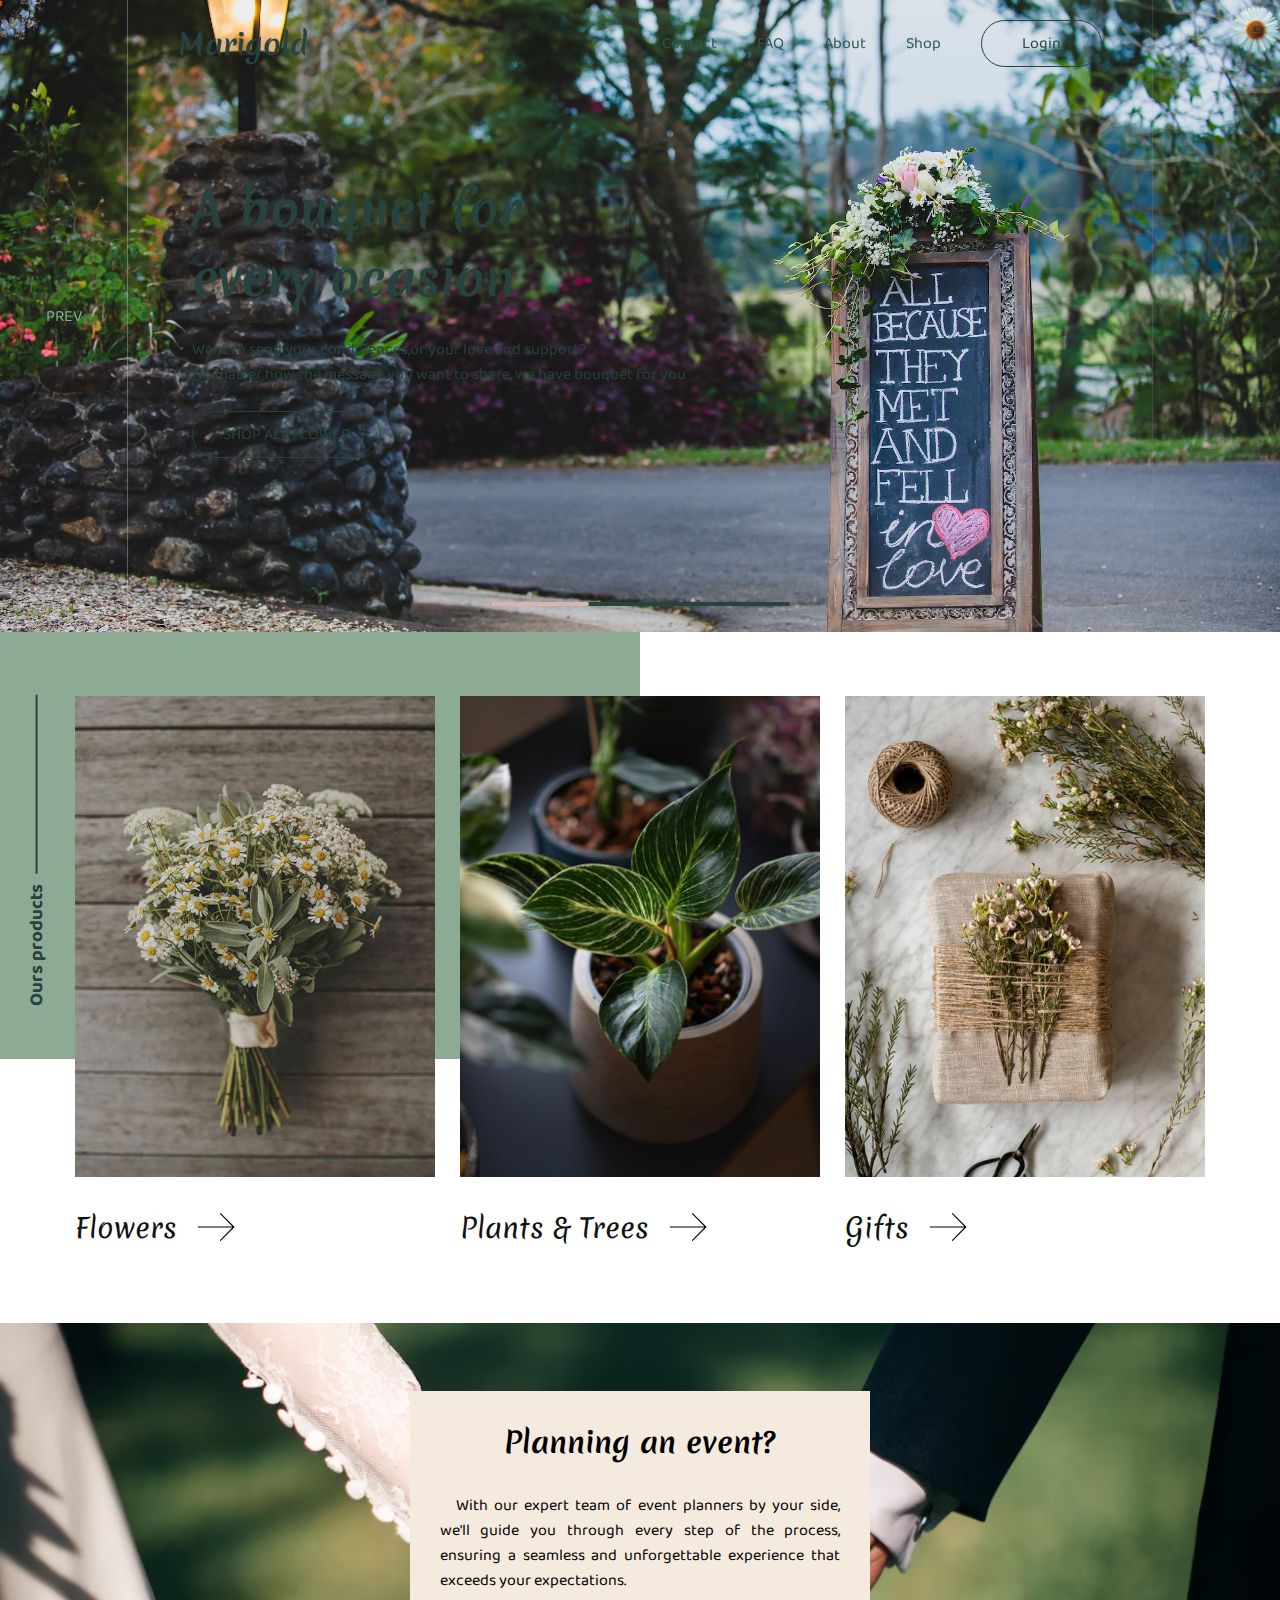
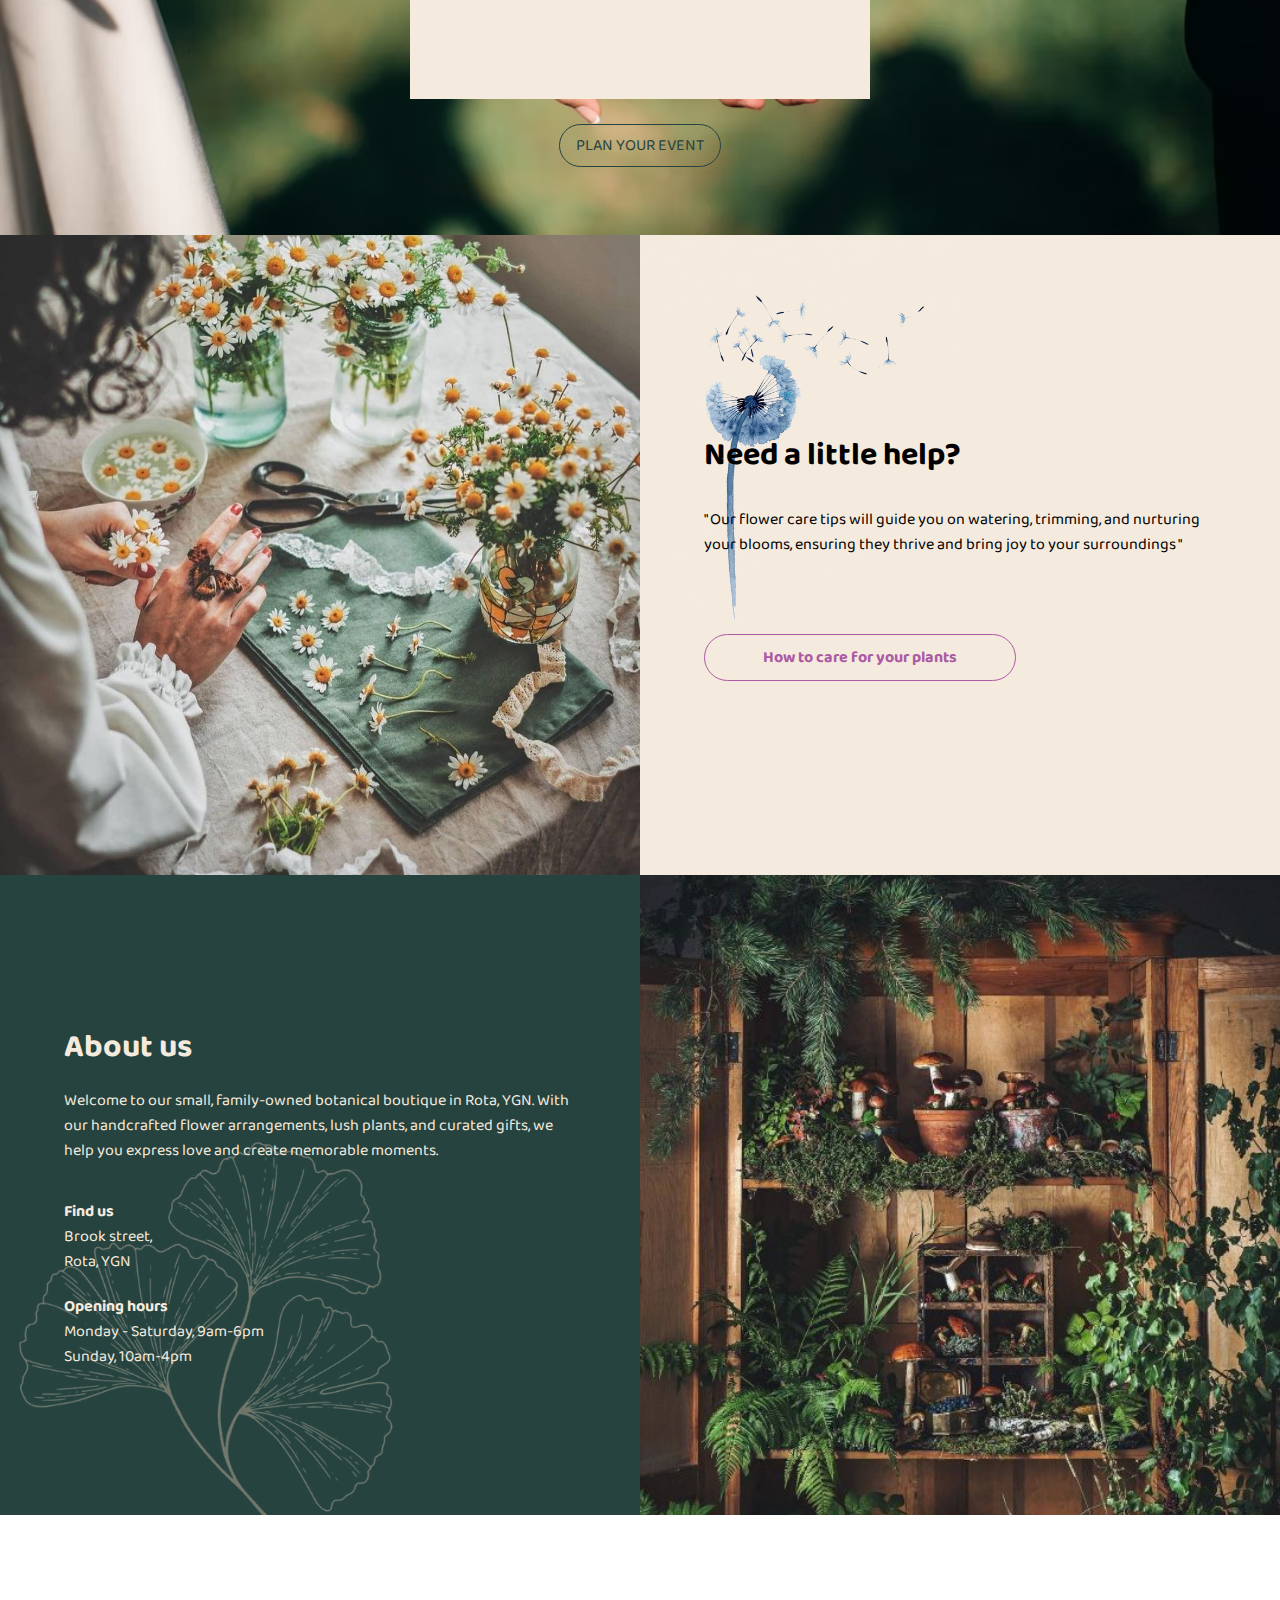
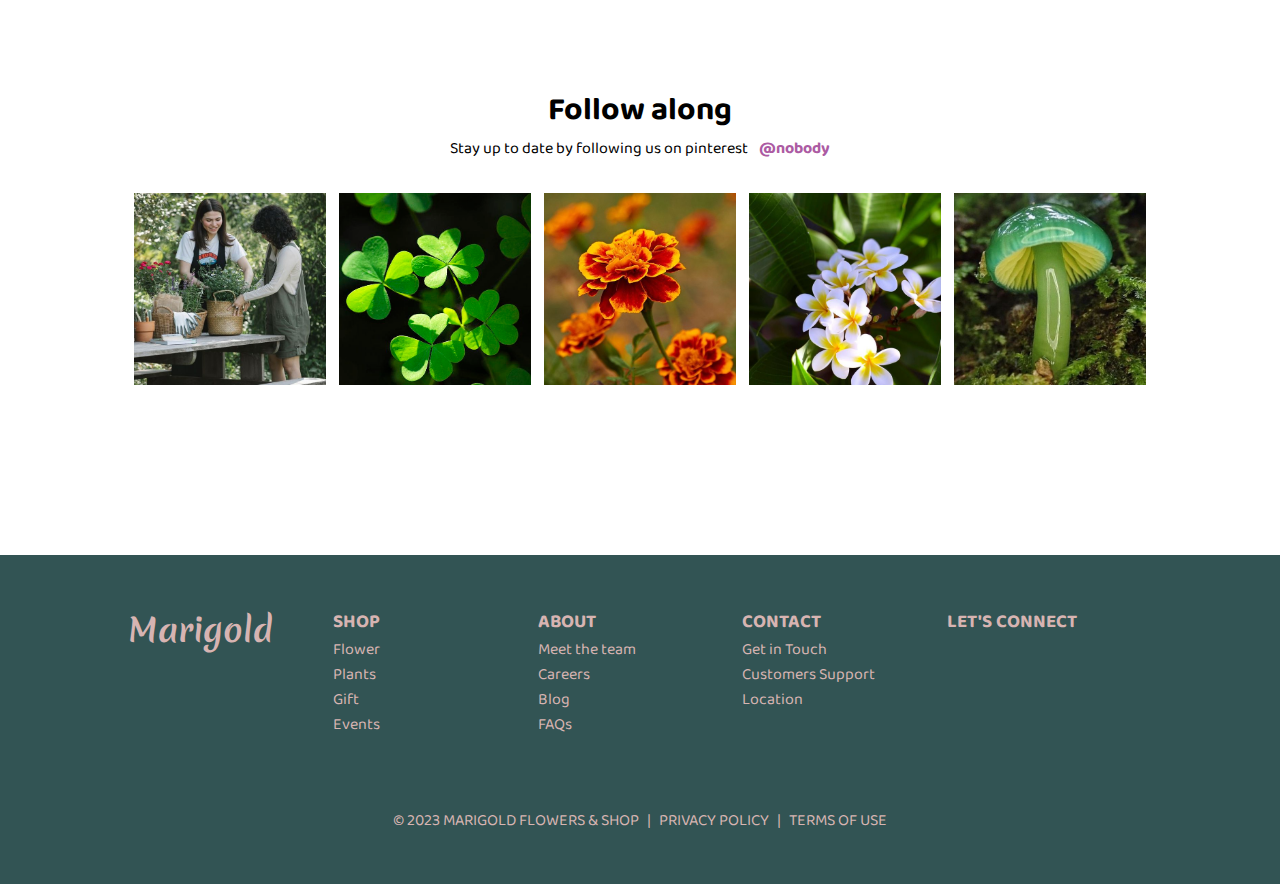
==== index.html @ 9f345a65 "m" ====
<!DOCTYPE html>
<html lang="en">

<head>
  <meta charset="UTF-8" />
  <meta name="viewport" content="width=device-width, initial-scale=1.0" />
  <title>Document</title>
  <link rel="stylesheet" href="./css/index.css" />
</head>

<body>
  <div class="container">
    <!-- scroll bar and mouse style -->
    <div class="scroll-bar">
      <img src="./image/scrollbar2.png" alt="" class="scroll-div">
    </div>
    <div class="cursor" onmouseover="fullBtn()">

      <div class="cursor2">
        <img src="./image/mouse2.png" alt="">
      </div>
      <div class="cursor1 ">
        <img src="./image/mouse1.png" alt="" class="imgfull ">
        <img src="./image/prev.png" class="imgprev" alt="">
        <img src="./image/next.png" class="imgnext" alt="">
      </div>
    </div>
    <!-- carousel start -->
    <header class="carousel" data-carousel onmouseover="mouseOver()" onmouseout="mouseOut()">
      <!-- navbar start -->
      <section class="nav-bar" onmouseover="mouseOver(),fullBtn()" onmouseout="mouseOut()">
        <h1 class="logo">Marigold</h1>
        <ul class="nav-bar-helper">
          <div class="nav-bar-item">
            <li><a href="https://www.youtube.com/watch?v=vQtYtlp5jrA">Contact</a></li>
            <li><a href="">FAQ</a></li>
            <li><a href="">About</a></li>
            <li><a href="">Shop</a></li>
            <li><a href="loginPage.html" class="login"><button>Login</button></a></li>
          </div>
          <span class="nav-bar-menu">
            <input type="checkbox" id="checkbox" class="checkbox" />
            <label for="checkbox" class="toggle" onclick="checkIn()">
              <div class="bars" id="bar1"></div>
              <div class="bars" id="bar2"></div>
              <div class="bars" id="bar3"></div>
            </label>
          </span>
        </ul>
      </section>
      <!-- navbar end -->
      <div class="btn-group">

        <div class="btn prev" data-carousel-button="prev" onmouseover="prevBtn()"> PREV</div>
        <div class="progress">
          <div></div>
        </div>
        <div class="btn next" data-carousel-button="next" onmouseover="nextBtn()">NEXT</div>
      </div>
      <ul class="text-box" data-text onmouseover="fullBtn()">
        <div class="text" data-active>

          <h1>A bouquet for <br> every ocasion</h1>
          <span>Want to send your condolences,or your love and support?<br>
            No matter how the message you want to share, we have bouquet for you
          </span><br>
          <a href="#"> SHOP ALL FLOWER</a>

        </div>
        <div class="text">

          <h1>Your Green Oasis Awaits!</h1>
          <span>Are you seeking a touch of nature to elevate your living space?<br>
            Escape to a world of natural wonders with our extraordinary plants
          </span><br>
          <a href="#"> SHOP ALL PLANTS</a>

        </div>
        <div class="text">

          <h1>Are you ready to embark <br> on a remarkable event planning journey?</h1>
          <span>Look no further, because we are here to turn your vision into a reality.
          </span><br>
          <a href="#">PLAN A EVENT </a>

        </div>

      </ul>
      <ul data-slides>
        <li class="slide" data-active>
          <img src="./image/slideimage1.jpg" alt="" />
        </li>
        <li class="slide">
          <img src="./image/slideimage2.jpg" alt="" />

        </li>
        <li class="slide">

          <img src="./image/slideimage3.jpg" alt="" />

        </li>
      </ul>
    </header>
    <!-- carouselend -->
    <section class="product">
      <div class="product-text">
        <h3>Ours products <span> </span></h3>
      </div>
      <div class="product-card">
        <div>
          <img src="./image/product1.jpg" alt="" />
          <a class="card-text" href="">Flowers
            <svg width="64px" height="64px" viewBox="-2.4 -2.4 28.80 28.80" xmlns="http://www.w3.org/2000/svg"
              fill="none" stroke="#000000" transform="rotate(0)">
              <g id="SVGRepo_bgCarrier" stroke-width="0"></g>
              <g id="SVGRepo_tracerCarrier" stroke-linecap="round" stroke-linejoin="round" stroke="#CCCCCC"
                stroke-width="1.584"></g>
              <g id="SVGRepo_iconCarrier">
                <path stroke="#000000" stroke-linecap="round" stroke-linejoin="round" stroke-width="0.4800000000000001"
                  d="M4 12h16m0 0l-6 6m6-6l-6-6"></path>
              </g>
            </svg>
          </a>
        </div>
        <div>
          <img src="./image/product2.jpg" alt="" />
          <a class="card-text" href="">Plants & Trees
            <svg width="64px" height="64px" viewBox="-2.4 -2.4 28.80 28.80" xmlns="http://www.w3.org/2000/svg"
              fill="none" stroke="#000000" transform="rotate(0)">
              <g id="SVGRepo_bgCarrier" stroke-width="0"></g>
              <g id="SVGRepo_tracerCarrier" stroke-linecap="round" stroke-linejoin="round" stroke="#CCCCCC"
                stroke-width="1.584"></g>
              <g id="SVGRepo_iconCarrier">
                <path stroke="#000000" stroke-linecap="round" stroke-linejoin="round" stroke-width="0.4800000000000001"
                  d="M4 12h16m0 0l-6 6m6-6l-6-6"></path>
              </g>
            </svg>
          </a>
        </div>
        <div>
          <img src="./image/product3.jpg" alt="" />
          <a class="card-text" href="">Gifts
            <svg width="64px" height="64px" viewBox="-2.4 -2.4 28.80 28.80" xmlns="http://www.w3.org/2000/svg"
              fill="none" stroke="#000000" transform="rotate(0)">
              <g id="SVGRepo_bgCarrier" stroke-width="0"></g>
              <g id="SVGRepo_tracerCarrier" stroke-linecap="round" stroke-linejoin="round" stroke="#CCCCCC"
                stroke-width="1.584"></g>
              <g id="SVGRepo_iconCarrier">
                <path stroke="#000000" stroke-linecap="round" stroke-linejoin="round" stroke-width="0.4800000000000001"
                  d="M4 12h16m0 0l-6 6m6-6l-6-6"></path>
              </g>
            </svg>
          </a>
        </div>
      </div>
    </section>
    <section class="event">
      <div class="">
        <article>
          <h1>Planning an event?</h1>
          <p>&ensp;&ensp;With our expert team of event planners by your side, we'll guide you through every step of the
            process,
            ensuring a
            seamless and unforgettable experience that exceeds your expectations.</p>
        </article>
        <a href="">PLAN YOUR EVENT</a>
      </div>
      <div>
        <img src="./image/makeingflower.jpg" alt="" />
      </div>
      <div class="">
        <h1>Need a little help?</h1>
        <p>
          " Our flower care tips will guide you on watering, trimming, and nurturing your blooms,
          ensuring they
          thrive and bring joy to your surroundings "
        </p>
        <a href="">How to care for your plants</a>
      </div>
      <div class="about-us">
        <h1>About us</h1>
        <p>
          Welcome to our small, family-owned botanical boutique in Rota, YGN. With our handcrafted flower
          arrangements, lush
          plants, and curated gifts, we help you express love and create memorable moments.
        </p>
        <article>
          <h4>Find us</h4>
          <span> Brook street,
            <br> Rota, YGN</span>
          <article>
            <span>
              <h4>Opening hours</h4>
              <span>Monday - Saturday, 9am-6pm <br>
                Sunday, 10am-4pm
              </span>
              <span>
      </div>
      <div class=""><img src="./image/about.jpg" alt="" /></div>
    </section>
    <!-- follow along start-->
    <section class="social-following">
      <div class="social-text">
        <h1>Follow along</h1>
        <span>Stay up to date by following us on pinterest&ensp;<a href=""> @nobody</a></span>
      </div>
      <div class="social-image">
        <img src="./image/followalong1.jpg" alt="">
        <img src="./image/followalong2.jpg" alt="">
        <img src="./image/followalong3.jpg" alt="">
        <img src="./image/followalong4.jpg" alt="">
        <img src="./image/followalong5.jpg" alt="">

      </div>
    </section>
    <!-- follow along  end-->
    <!-- footer start -->
    <footer>
      <div>
        <h1>Marigold</h1>
      </div>
      <div class="">
        <h3>SHOP</h3>
        <span>Flower</span>
        <span>Plants</span>
        <span>Gift</span>
        <span>Events</span>
      </div>
      <div class="">
        <h3>ABOUT</h3>
        <span>Meet the team</span>
        <span>Careers</span>
        <span>Blog</span>
        <span>FAQs</span>

      </div>
      <div>
        <h3>CONTACT</h3>
        <span>Get in Touch</span>
        <span>Customers Support</span>
        <span>Location</span>
      </div>
      <div>
        <h3>LET'S CONNECT</h3>
      </div>
      <div>© 2023 MARIGOLD FLOWERS & SHOP&ensp;|&ensp;PRIVACY POLICY&ensp;|&ensp;TERMS OF USE </div>
    </footer>
    <!-- footer end -->
  </div>
</body>
<script src="./js/index.js"></script>

</html>
---- css/index.css ----
@import url('https://fonts.googleapis.com/css2?family=Baloo+2:wght@400;500;700&family=Mali:wght@400;600;700&family=Roboto:wght@300;400;700&display=swap&family=Merienda:wght@400;600;700;800;900&display=swap');

* {
    padding: 0;
    margin: 0;
    box-sizing: border-box;
    text-decoration: none;
    scroll-behavior: smooth;
    text-decoration: none;
    list-style: none;
    outline: none;
    font-family: var(--font-1), 'Roboto';



}





:root {
    --color--1: #F5EADE;
    --color--2: #111311;
    --color--3: #8DAA95;
    --color--4: #26433F;
    --color--5: #3F3682;
    --color--6: #AC5BA3;
    --color--7: #D7B4B2;
    --color--8: #325454;
    --font-1: 'Baloo 2';
    --font-2: 'Mali';
    --font-3: 'Roboto';
    --font-4: 'Merienda';
}

body::-webkit-scrollbar {
    width: 1px;
}

::-webkit-scrollbar-thumb {
    background-color: var(--color--4);
}

::-webkit-scrollbar-track {
    background-color: var(--color--7);
}

::-webkit-scrollbar:hover {
    width: 10px;

}

.container {
    margin: auto;
}

.scroll-bar {
    position: fixed;
    z-index: 2;
    height: 60px;
    aspect-ratio: 1/1;
    top: 0;
    right: -5px;
    transform-origin: center;

}


.scroll-bar img {
    display: block;
    pointer-events: none;
    width: 100%;
    height: 1/1;
    object-fit: cover;
    object-position: center;

}


@keyframes spinBackward {
    from {
        transform: rotate(360deg);
    }

    to {
        transform: rotate(0);
    }
}

@keyframes spinForward {
    from {
        transform: rotate(0);
    }

    to {
        transform: rotate(360deg);
    }


}

/* cursor */
.cursor {
    z-index: 10;
    position: relative;
    margin: auto;
    align-items: center;
    justify-content: center;
}



.cursor1 {
    width: 30px;
    height: 30px;
    position: fixed;
    z-index: 6;
    transform: translate(-50%, -50%);
    transform-origin: center;
    pointer-events: none;
    transition: 0.13s;
    display: none;
}

.cursor2 {
    position: fixed;
    display: none;
    width: 100px;
    height: 100px;
    z-index: 5;
    transform: translate(-50%, -50%);
    border-radius: 50%;
    pointer-events: none;
    transform: translate();

}

.cursor1 img,
.cursor2 img {
    height: 100%;
    width: 100%;
}

.cursor1 .imgprev,
.imgnext {
    transition: 0.5s;
    display: none;
}

/* nav-bar */
.nav-bar {

    width: 80%;
    z-index: 6;
    margin: auto;
    background-color: transparent;
    color: var(--color--4);
    display: flex;
    justify-content: space-between;
    align-items: center;
    padding: 20px 50px;
    cursor: none;
    position: sticky;
    top: 0;
}

.logo {
    font-family: var(--font-4);
    font-size: 1.8rem;
}


.nav-bar-item {
    display: flex;
    gap: 40px;
    align-items: center;

}

.nav-bar-item a {
    color: var(--color--8);
    cursor: none;
}

.nav-bar-item a:hover {
    color: var(--color--3);
}

.nav-bar button {
    padding: 10px 40px;
    font-size: 1rem;
    color: var(--color--4);
    border-radius: 500px;
    border: 1px solid var(--color--4);
    background-color: transparent;
    transition: .5s ease-out;
    cursor: none;
}

.nav-bar button:hover {
    color: var(--color--6);
    border: 1px solid var(--color--2);
    background-color: var(--color--7);
}

.nav-bar-item li:last-child img {
    height: 50px;
}

/* carousel */
.carousel {
    width: 100%;
    aspect-ratio: 16/7.9;
    position: relative;
    cursor: none;
}

.carousel .btn-group {
    z-index: 2;
    top: 0;
    position: absolute;
    display: flex;
    width: 100%;
    height: 100%;
    justify-content: space-between;
}


.carousel .progress {
    border-radius: 500px;
    align-self: flex-end;
    margin-bottom: 2%;
    width: 300px;
    height: 0.3rem;
    background-color: var(--color--4);
}

.carousel .progress div {
    border-radius: 500px;
    bottom: 100px;
    transition: all 1s;
    height: 100%;
    background-color: var(--color--7);
}

.carousel .prev {
    color: var(--color--8);
    width: 10%;
    z-index: 3;
    border-right: 1px solid rgba(172, 155, 155, 0.171);
    left: 0;
    display: flex;
    justify-content: center;
    align-items: center;
}

.carousel .next {
    color: var(--color--8);
    width: 10%;
    z-index: 3;
    border-left: 1px solid rgba(172, 155, 155, 0.171);
    right: 0;
    transition: 0.1s all;
    display: flex;
    justify-content: center;
    align-items: center;
}

.next:hover {
    border-left: 1px solid rgba(222, 209, 240, 0.342);
    color: var(--color--3);
}

.prev:hover {
    border-right: 1px solid rgba(222, 209, 240, 0.342);
    color: var(--color--3);
}

.slide {
    z-index: 1;
    position: absolute;
    inset: 0;
    display: none;
    overflow: hidden;
    display: flex;
    justify-content: center;

}

.text-box {
    position: absolute;
    z-index: 3;
    top: 0;
    left: 10%;
    width: 80%;
    height: 100%;
    padding: 5%;
    color: var(--color--4);
    display: flex;
    align-items: center;
}

.text {
    position: absolute;
}



.text-box h1 {
    font-family: var(--font-4);
    font-size: 3rem;
    margin-bottom: 5%;
}

.text-box a {
    display: inline-block;
    margin-top: 5%;
    border-radius: 500px;
    border: var(--color--4) 1px solid;
    padding: 10px 30px;
    color: var(--color--4);
    text-align: center;
}

.text-box a:hover {
    cursor: none;
    border: var(--color--3) 1px solid;
    color: var(--color--3);

}

.slide>img {
    display: block;
    width: 100%;
    height: 100%;
    object-fit: cover;
    object-position: center;
    inset: 0;
}

.text:not([data-active]) {
    transition-delay: 2s;
    transform: translateX(-210%);
    animation: n 1.5s;
}

.text[data-active] {
    display: block;
    animation: slideBox 3s;
    transform-origin: left;
}


.slide[data-active] img {
    animation: flower 1.5s;
}

.slide:not([data-active]) img {

    animation-fill-mode: forwards;
    animation: f 3s forwards;
}


@keyframes n {

    0% {

        transform: translateX(0%);

    }

    100% {
        transform: translateX(-210%);


    }
}

@keyframes slideBox {

    0%,
    50% {

        transform: translateX(-200%);

    }

    100% {
        transform: translateX(0%);


    }
}

@keyframes f {
    0% {
        transform: translateX(0%);

    }

    50%,
    100% {
        transform: translateX(-100%);
    }
}

@keyframes flower {
    0% {

        transform: translate(100%);
    }

    100% {
        transform: translate(0%);
    }
}

/* product */
.product {
    position: relative;
}

.product-text {
    z-index: -1;
    position: absolute;
    width: 50%;
    aspect-ratio: 3/2;
    background-color: var(--color--3);
    display: flex;
    justify-content: left;
    align-items: center;

}

.product-text h3 {
    position: absolute;

    height: 100%;
    writing-mode: vertical-rl;
    transform: rotate(180deg);
    color: var(--color--4);

    width: 11.5%;
    position: relative;
    display: flex;
    justify-content: center;
    align-items: center;
}

.product-text span {
    display: inline-block;
    content: '';
    width: 2px;
    height: 42%;
    margin: 10px 0;
    background-color: var(--color--4);
}

.product-card {
    width: 100%;
    height: 100%;
    padding: 5% 3%;
    display: grid;
    justify-content: center;
    align-items: center;
    grid-template-columns: 30% 30% 30%;
    column-gap: 2%;
}

.product-card img {
    display: block;
    width: 100%;
    aspect-ratio: 3/4;
    object-fit: cover;
    object-position: center;
}

.product-card a {
    display: flex;
    align-items: center;
    color: #111311;
    column-gap: 2%;
    font-family: var(--font-4);
    margin: 5% 0 0 0;
    font-size: 1.7rem;

}

.product-card a:hover {
    column-gap: 4%;
}


/* event */
.event {
    display: grid;
    grid-template-columns: 50% 50%;

}

.event div:first-child {
    background-image: url("/image/event.jpg");
    background-size: cover;
    background-position: center;
    grid-area: 1 / 1 / 2 / 3;
    aspect-ratio: 5/2;
    display: flex;
    flex-direction: column;
    align-items: center;
    justify-content: center;

}

.event div:first-child article {
    height: 50%;
    aspect-ratio: 3/2;
    background-color: var(--color--1);
    text-align: center;
    padding: 50px;
    text-align: justify;

}

.event div:first-child article h1 {
    font-family: var(--font-4);
    text-align: center;
    margin-bottom: 70px;
    font-size: 2.5rem;
}

.event div:first-child a {
    border-radius: 500px;
    margin-top: 2%;
    color: var(--color--4);
    padding: 0.5rem 1rem;
    border: var(--color--4) 1px solid;
    background-color: transparent;
}

.event div:first-child a:hover {

    color: var(--color--1);


}

.event div:nth-child(2) {

    aspect-ratio: 1/1;
    width: 100%;
}

.event div:nth-child(3) {
    aspect-ratio: 1/1;
    background-color: var(--color--1);
    padding: 10%;
    display: flex;
    flex-direction: column;
    justify-content: center;
    gap: 5%;
    background-image: url("/image/background2.png");
    background-size: cover;
}

.event div:nth-child(3) a {
    margin-top: 10%;
    border-radius: 500px;
    background-color: transparent;
    border: var(--color--6) 1px solid;
    padding: 10px;
    width: 50%;
    color: var(--color--6);
    font-size: 1rem;
    font-weight: bold;
    text-align: center;

}

.event div:nth-child(3) a:hover {
    color: var(--color--3);
    border: var(--color--3) 1px solid;
}

.event div:nth-child(4) {
    aspect-ratio: 1/1;
    padding: 10%;
    display: flex;
    flex-direction: column;
    justify-content: center;
    gap: 3%;
    color: var(--color--1);
    background-image: url(/image/background1.png);
    background-size: cover;
}


.event div:nth-child(4) article {
    margin-top: 20px;
}

.event div:nth-child(5) {
    aspect-ratio: 1/1;

}

.event div:nth-child(5) img,
.event div:nth-child(2) img {
    display: block;
    width: 100%;
    height: 100%;
    object-fit: cover;
    object-position: center;
}

.social-following {

    width: 100%;
    aspect-ratio: 2/1;
    display: flex;
    gap: 5%;
    flex-direction: column;
    justify-content: center;
    align-items: center;
}

.social-text {

    text-align: center;
}

.social-text {

    text-align: center;
}

.social-text a {

    color: var(--color--6);
    font-weight: bold;
}

.social-image {
    text-align: center;
    display: flex;
    column-gap: 1%;
    justify-content: center;
    align-items: center;
}

.social-image img {
    display: inline-block;
    width: 15%;
    aspect-ratio: 1/1;
    object-fit: cover;
    object-position: center;

}

/*footer */

footer {
    width: 100%;
    aspect-ratio: 13/2;
    background-color: var(--color--8);
    display: grid;
    padding: 4% 10%;
    text-align: left;
    color: var(--color--7);
    grid-template-columns: 20% 20% 20% 20% 20%;

}

footer span {
    display: block;
}

footer h1 {
    font-family: var(--font-4);
}

footer div:nth-child(6) {
    text-align: center;
    margin-top: 7%;
    grid-column: 1/6;
}

.nav-bar-helper {
    display: flex;
    align-items: center;
}

.nav-bar-menu input {
    display: none;
}

.toggle {
    position: relative;
    width: 20px;
    cursor: pointer;
    margin: auto;
    display: flex;
    flex-direction: column;
    justify-content: space-between;
    height: 20px;
    cursor: none;
    display: none;
}

.toggle div {
    height: 2px;
    width: 100%;
    background-color: var(--color--4);
    opacity: 1;
    border-radius: 500px;
    transition: 0.5s cubic-bezier(0.785, 0.135, 0.15, 0.86);
}


#bar1 {
    transform-origin: 100% 0%;
}

#bar2 {
    transform-origin: left;
}

#bar3 {
    transform-origin: 100%;
}

#checkbox:checked+.toggle #bar1 {
    width: 110%;
    transform: translateX(-10%) rotate(-25deg);
}

#checkbox:checked+.toggle #bar2 {
    width: 110%;
    transform: rotate(25deg);
}

#checkbox:checked+.toggle #bar3 {
    width: 100%;
    transform: translateY(50%) rotate(90deg);

}

/* responsive */
@media (max-width:1600px) {
    .event div:first-child article {
        padding: 40px;
    }

    .event div:first-child article h1 {
        margin-bottom: 30px;
        font-size: 2rem;
    }



}

@media (max-width:1300px) {
    .event div:first-child article {
        height: 60%;
        aspect-ratio: 3/2;

    }

    .event div:first-child article {
        padding: 30px;
    }

    .event div:first-child article h1 {

        font-size: 1.8rem;
    }

    .event div:nth-child(3) a {
        width: 61%;
    }
}

@media (max-width:1200px) {
    .text-box h1 {
        font-family: var(--font-4);
        font-size: 2.5rem;
        margin-bottom: 5%;
    }

    .nav-bar button {
        padding: 5px 20px;

    }
}

@media(max-width:1000px) {
    .event div:first-child {

        aspect-ratio: 6/3;


    }

    .product-card a {
        font-size: 1.3rem;
    }

    .text-box a {
        font-size: 0.9rem;
    }
}

@media(max-width:900px) {
    .event div:nth-child(3) a {
        width: 70%;
        margin-top: 7%;
    }

    .nav-bar {

        padding: 20px 10px;

    }

    .text-box {

        left: 6.5%;
        padding: 8% 5% 5% 5%;
    }


}

@media(max-width:800px) {
    .event div:nth-child(3) a {
        width: 80%;
        margin-top: 5%;
    }

    .nav-bar {
        padding: 10px 10px;

    }

    .nav-bar-item {
        display: flex;
        gap: 20px;
        align-items: center;

    }

    .nav-bar button {
        padding: 5px 20px;

    }

    .text-box h1 {

        font-size: 2rem;
        margin-bottom: 2%;
    }

    .text-box a {
        margin-top: 2%;
        font-size: 0.8rem;
        padding: 10px 20px;

    }
}

@media (max-width:700px) {
    .nav-bar {

        width: 100%;
        padding: 10px 30px;
    }

    .nav-bar button {
        padding: 5px 15px;

    }

    .text-box {
        left: 0%;
        width: 100%;

    }



    .text-box h1 {

        font-size: 1.5rem;
        margin-bottom: 2%;
    }

    .text-box a {
        margin-top: 2%;
        font-size: 0.8rem;
        padding: 5px 20px;

    }

    .text-box span {
        font-size: 0.9rem;
    }

    .carousel .btn-group {
        z-index: 5;
        top: 90%;
        bottom: 0;
        height: 10%;
        justify-content: center;
    }

    .carousel .prev,
    .carousel .next {

        border: 1px solid rgba(172, 155, 155, 0.171);

    }

    .carousel .progress {

        width: 30%;

    }
}

@media (max-width:550px) {
    .nav-bar {
        position: relative;
        padding: 5px 20px;
        background-color: var(--color--1);
    }

    .nav-bar-helper {
        position: absolute;
        display: flex;
        left: 0;
        width: 100%;
        height: 100%;
        justify-content: right;
        gap: 10%;
        padding: 5%;
        z-index: 0;
        background: linear-gradient(to left, transparent 50%, var(--color--3) 50%) right;
        background-size: 200% 100%;
        transition: all 0.8s cubic-bezier(0.77, 0, 0.175, 1);
    }

    .logo {
        z-index: -1;
        font-size: 1.5rem;
    }

    .nav-bar-item {

        transform: translateX(200%);
        transform-origin: right;
        transition: all 0.8s cubic-bezier(0.77, 0, 0.175, 1);
    }

    .toggle {
        display: flex;
    }


}
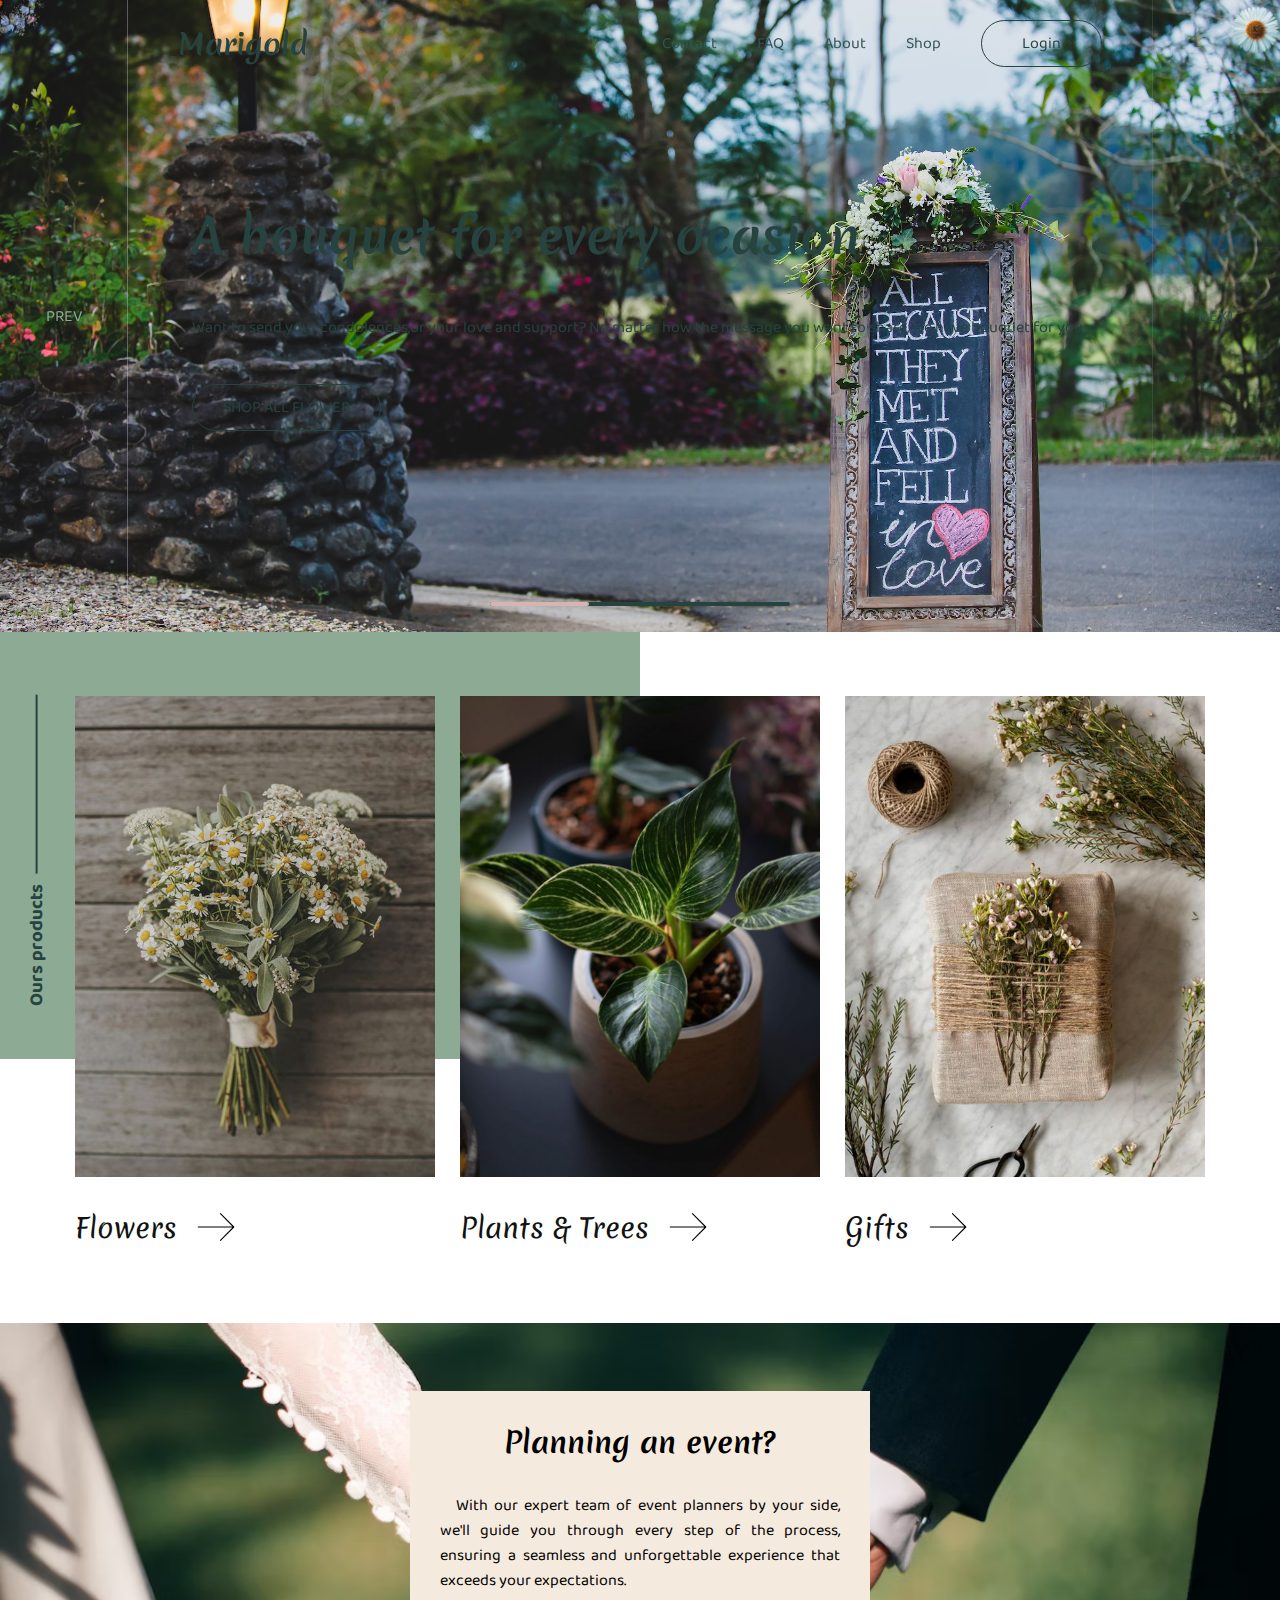
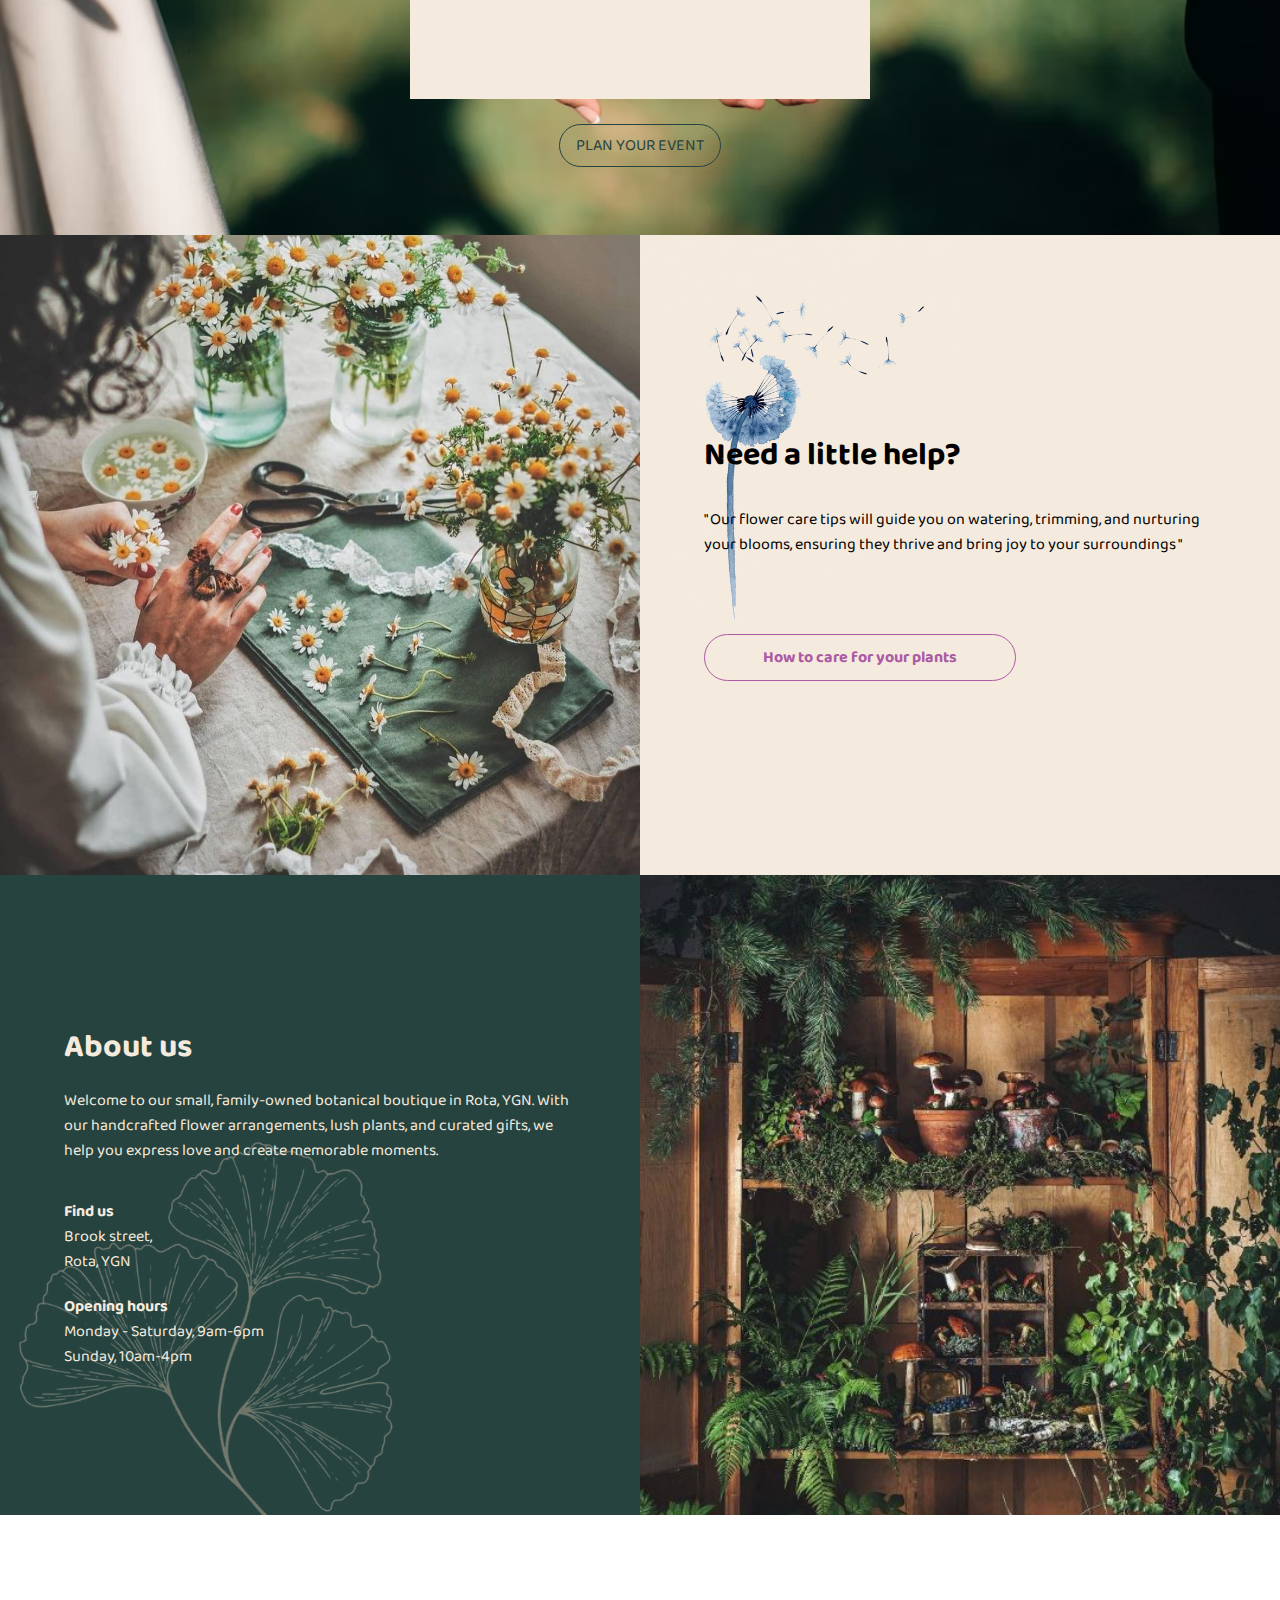
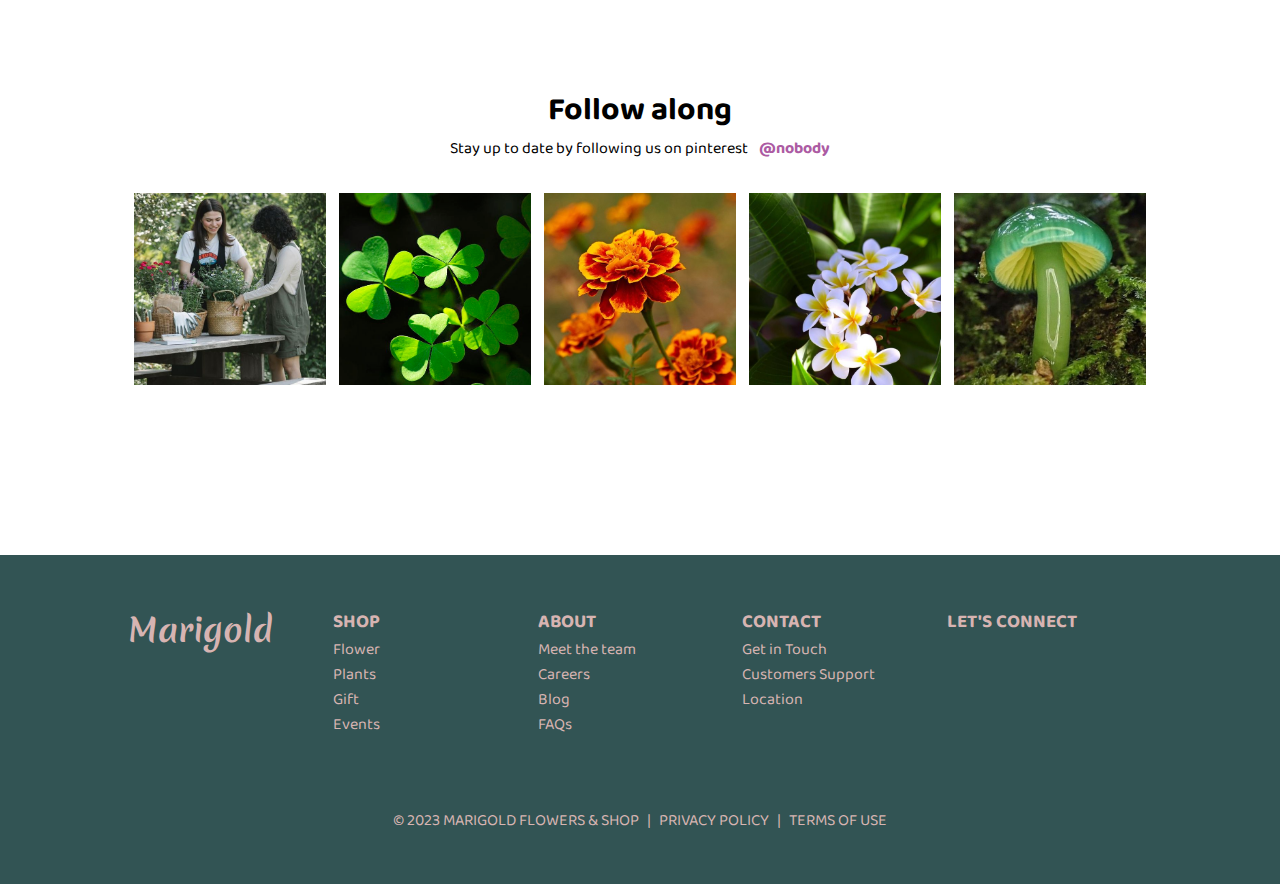
==== commit 20d1f1e3: "w" ====
--- a/index.html
+++ b/index.html
@@ -60,8 +60,8 @@
       <ul class="text-box" data-text onmouseover="fullBtn()">
         <div class="text" data-active>
 
-          <h1>A bouquet for <br> every ocasion</h1>
-          <span>Want to send your condolences,or your love and support?<br>
+          <h1>A bouquet for every ocasion</h1>
+          <span>Want to send your condolences,or your love and support?
             No matter how the message you want to share, we have bouquet for you
           </span><br>
           <a href="#"> SHOP ALL FLOWER</a>
@@ -70,7 +70,7 @@
         <div class="text">
 
           <h1>Your Green Oasis Awaits!</h1>
-          <span>Are you seeking a touch of nature to elevate your living space?<br>
+          <span>Are you seeking a touch of nature to elevate your living space?
             Escape to a world of natural wonders with our extraordinary plants
           </span><br>
           <a href="#"> SHOP ALL PLANTS</a>
@@ -78,10 +78,10 @@
         </div>
         <div class="text">
 
-          <h1>Are you ready to embark <br> on a remarkable event planning journey?</h1>
-          <span>Look no further, because we are here to turn your vision into a reality.
-          </span><br>
-          <a href="#">PLAN A EVENT </a>
+          <h1>Are you ready to embark on a remarkable event planning journey?
+            <span>Look no further, because we are here to turn your vision into a reality.
+            </span><br>
+            <a href="#">PLAN A EVENT </a>
 
         </div>
 
--- a/css/index.css
+++ b/css/index.css
@@ -113,7 +113,7 @@
 
 .cursor1 {
     width: 30px;
-    height: 30px;
+    aspect-ratio: 1/1;
     position: fixed;
     z-index: 6;
     transform: translate(-50%, -50%);
@@ -127,12 +127,12 @@
     position: fixed;
     display: none;
     width: 100px;
-    height: 100px;
+    aspect-ratio: 1/1;
     z-index: 5;
     transform: translate(-50%, -50%);
     border-radius: 50%;
     pointer-events: none;
-    transform: translate();
+
 
 }
 
@@ -305,7 +305,10 @@
     position: absolute;
 }
 
-
+.text span {
+    display: inline-block;
+    width: 100%;
+}
 
 .text-box h1 {
     font-family: var(--font-4);
@@ -813,6 +816,21 @@
 }
 
 @media(max-width:900px) {
+
+
+    /* curser */
+    .cursor1 {
+        width: 15px;
+
+
+    }
+
+    .cursor2 {
+        width: 50px;
+        transform: translate(-50%, -45%);
+    }
+
+    /* cursor */
     .event div:nth-child(3) a {
         width: 70%;
         margin-top: 7%;
@@ -866,6 +884,17 @@
         margin-top: 2%;
         font-size: 0.8rem;
         padding: 10px 20px;
+
+    }
+
+    .product-text h3 {
+        font-size: 1rem;
+    }
+
+    .product-text span {
+
+        width: 2px;
+        height: 35%;
 
     }
 }
@@ -913,25 +942,49 @@
         bottom: 0;
         height: 10%;
         justify-content: center;
+        align-items: center;
     }
 
     .carousel .prev,
     .carousel .next {
-
-        border: 1px solid rgba(172, 155, 155, 0.171);
-
+        border: none;
+        padding: 0;
     }
 
     .carousel .progress {
 
-        width: 30%;
+        width: 40%;
+
+    }
+}
+
+@media (max-width:600px) {
+    .product {
+        width: 100%;
+        aspect-ratio: 5/4;
+    }
+
+    .product-text {
+
+        height: 55%;
+
+    }
+
+    .product-text h3 {
+        font-size: 0.9rem;
+    }
+
+    .product-text span {
+
+        margin: px 0;
 
     }
 }
 
 @media (max-width:550px) {
     .nav-bar {
-        position: relative;
+        position: fixed;
+        top: 0px;
         padding: 5px 20px;
         background-color: var(--color--1);
     }
@@ -957,15 +1010,156 @@
     }
 
     .nav-bar-item {
-
-        transform: translateX(200%);
         transform-origin: right;
         transition: all 0.8s cubic-bezier(0.77, 0, 0.175, 1);
+
+        transform: translateY(-150%);
     }
 
     .toggle {
         display: flex;
     }
 
-
+    .text span {
+        display: inline-block;
+        width: 80%;
+    }
+
+    .slide img {
+        object-position: left;
+    }
+
+    .carousel {
+        width: 100%;
+        aspect-ratio: 16/11;
+        position: relative;
+        cursor: none;
+    }
+
+}
+
+@media (max-width:500px) {
+    .text-box {
+        padding: 9% 2% 5%;
+    }
+
+    .text-box h1 {
+
+        font-size: 1.2rem;
+
+    }
+
+    .text span {
+        display: inline-block;
+        width: 90%;
+        font-size: 0.9rem;
+    }
+
+    .carousel .btn-group {
+
+        height: 7%;
+        column-gap: 10px;
+    }
+
+    .carousel .progress {
+
+        width: 40%;
+    }
+
+    .carousel .prev,
+    .carousel .next {
+        border: none;
+        font-size: 0.8rem;
+    }
+}
+
+@media (max-width:400px) {
+
+    .carousel {
+        width: 100%;
+        aspect-ratio: 16/13;
+
+    }
+
+    .text-box a {
+        margin-top: 1%;
+        padding: 3px 15px;
+    }
+
+    .product-text {
+        z-index: -1;
+        position: absolute;
+        width: 100%;
+        height: 70%;
+        background-color: var(--color--3);
+        display: flex;
+        justify-content: left;
+        align-items: center;
+
+    }
+
+    .text span {
+        font-size: 0.8rem;
+
+    }
+
+    .product {
+
+        width: 100%;
+        aspect-ratio: 3/4;
+    }
+
+    .product-card {
+        grid-template-columns: 40% 40%;
+
+    }
+
+    .product-card img {
+
+        aspect-ratio: 1/1;
+
+    }
+
+    .product-card a {
+        column-gap: 1%;
+        margin: 10px 0 0 0;
+        font-size: 0.9rem;
+
+    }
+
+    .product-card a svg {
+        width: 40px;
+        height: 40px;
+    }
+
+    .product-card div:nth-child(3) {
+        grid-area: 2 / 1 / 3 / 3;
+    }
+
+    .product-card div:nth-child(3) img {
+        aspect-ratio: 3/2;
+
+    }
+}
+
+@media (max-width:300px) {
+    .carousel {
+        aspect-ratio: 16/13.5;
+    }
+
+    .text-box h1 {
+        font-size: 1.1rem;
+    }
+
+
+    .text-box a {
+        padding: 2px 10px;
+        font-size: 0.7rem;
+    }
+}
+
+@media (max-width:250px) {
+    .carousel {
+        aspect-ratio: 16/15;
+    }
 }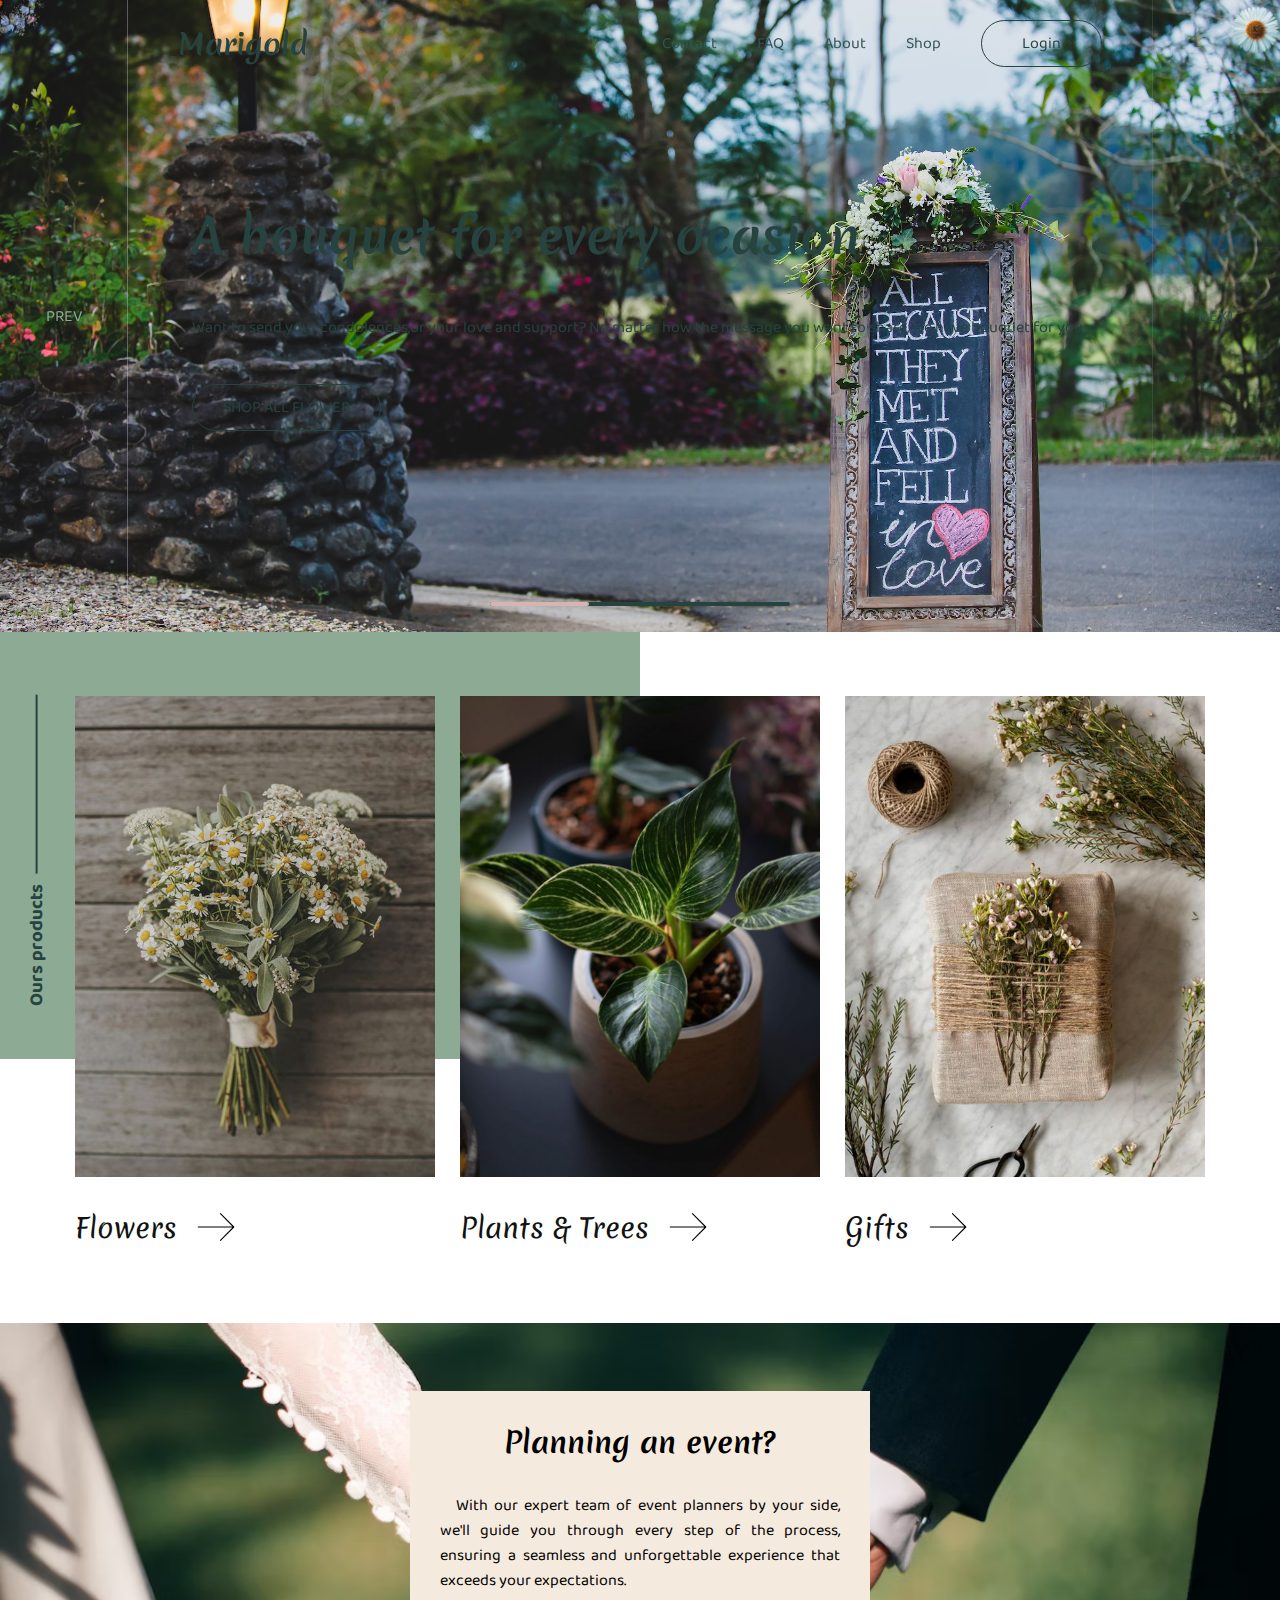
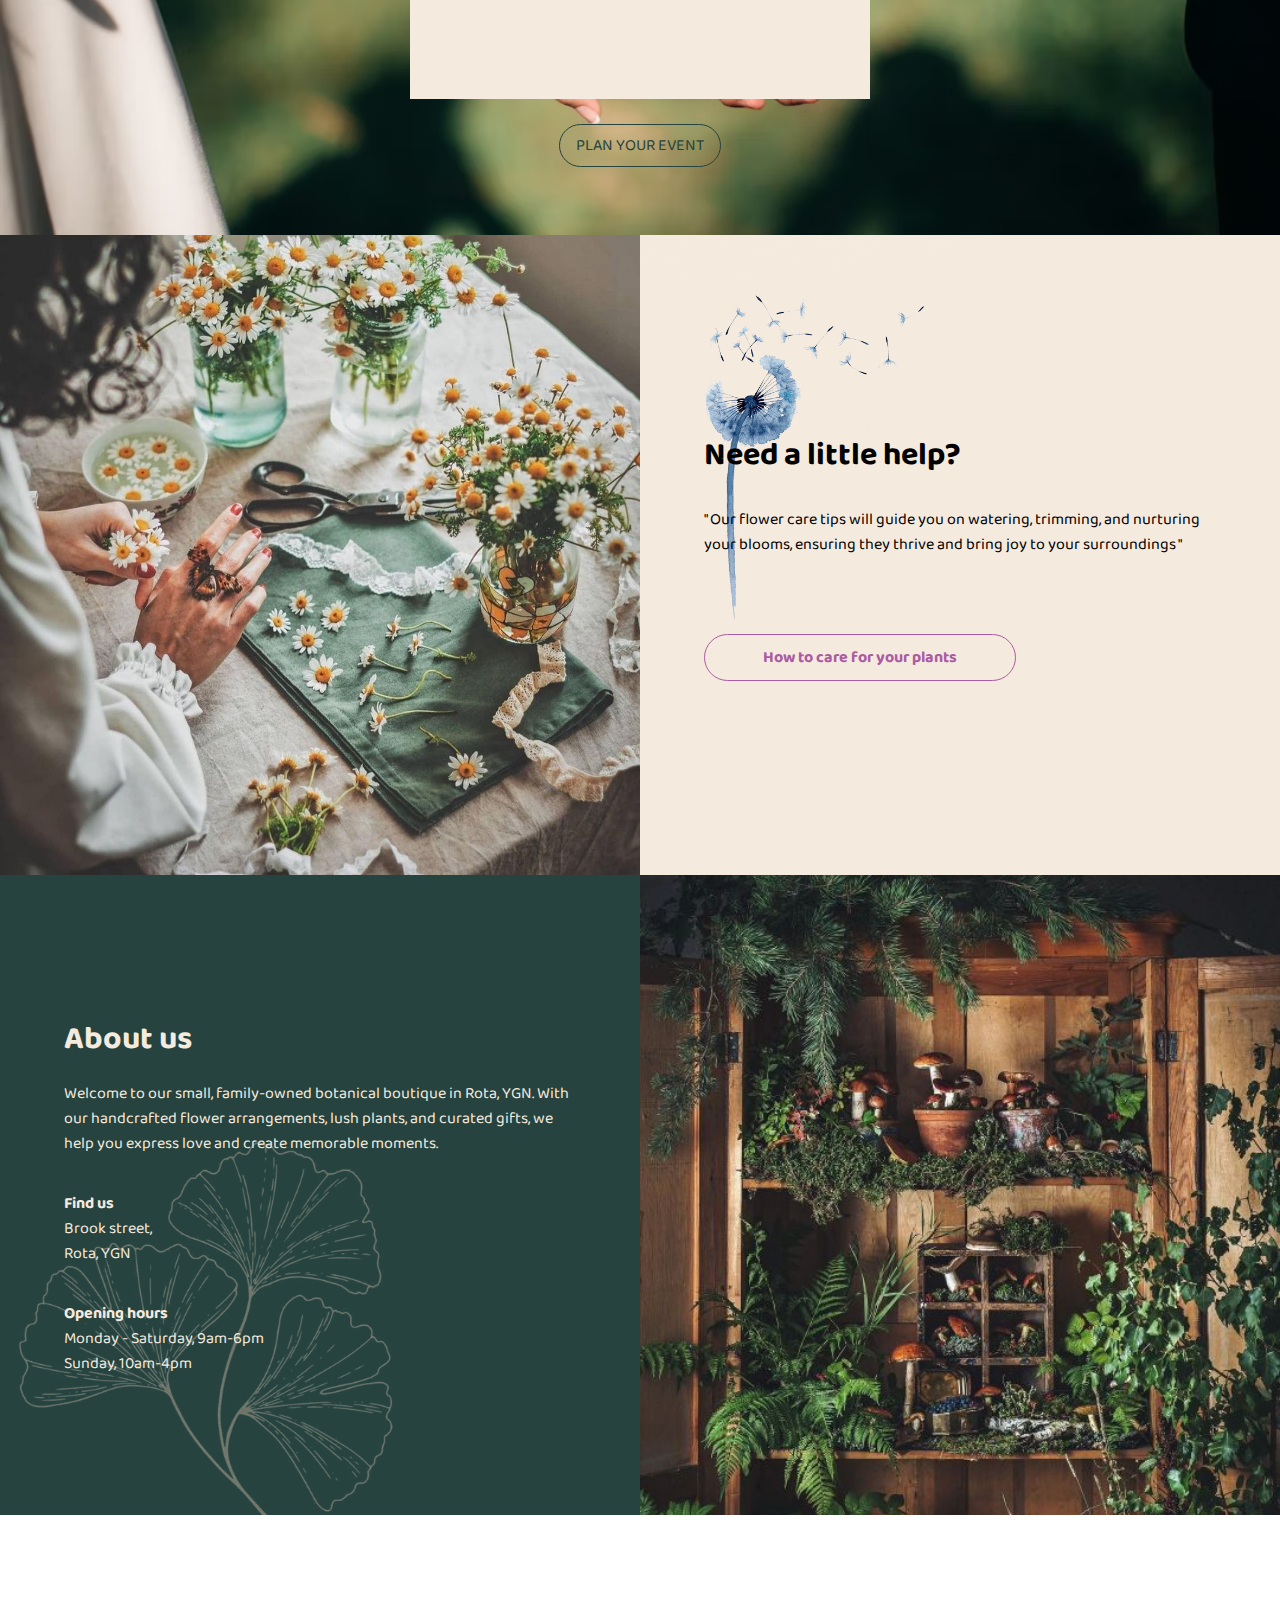
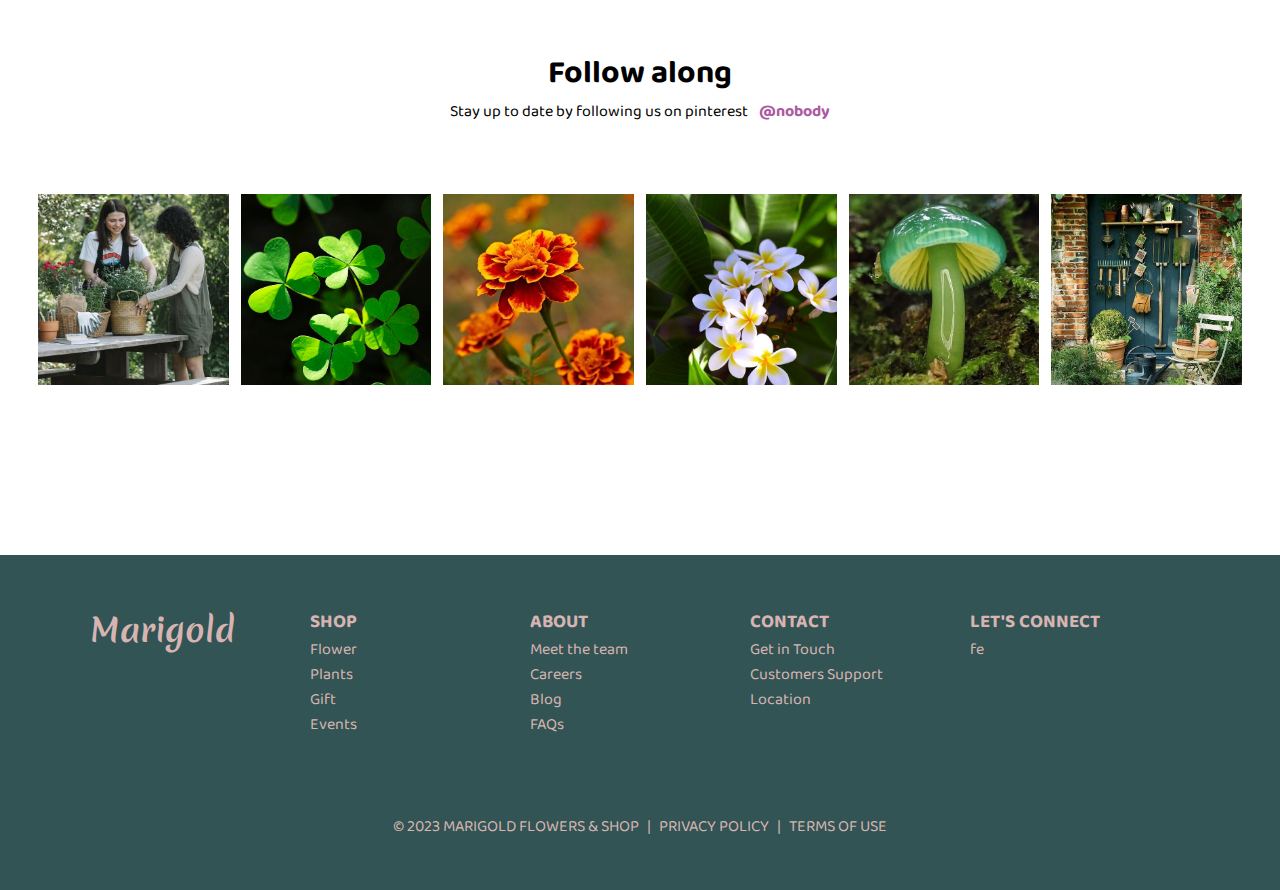
==== commit 05af46d1: "s" ====
--- a/index.html
+++ b/index.html
@@ -188,13 +188,15 @@
           <h4>Find us</h4>
           <span> Brook street,
             <br> Rota, YGN</span>
-          <article>
+        </article>
+        <article>
+          <span>
+            <h4>Opening hours</h4>
+            <span>Monday - Saturday, 9am-6pm <br>
+              Sunday, 10am-4pm
+            </span>
             <span>
-              <h4>Opening hours</h4>
-              <span>Monday - Saturday, 9am-6pm <br>
-                Sunday, 10am-4pm
-              </span>
-              <span>
+        </article>
       </div>
       <div class=""><img src="./image/about.jpg" alt="" /></div>
     </section>
@@ -210,7 +212,7 @@
         <img src="./image/followalong3.jpg" alt="">
         <img src="./image/followalong4.jpg" alt="">
         <img src="./image/followalong5.jpg" alt="">
-
+        <img src="./image/followalong6.jpg" alt="">
       </div>
     </section>
     <!-- follow along  end-->
@@ -219,31 +221,37 @@
       <div>
         <h1>Marigold</h1>
       </div>
-      <div class="">
-        <h3>SHOP</h3>
-        <span>Flower</span>
-        <span>Plants</span>
-        <span>Gift</span>
-        <span>Events</span>
-      </div>
-      <div class="">
-        <h3>ABOUT</h3>
-        <span>Meet the team</span>
-        <span>Careers</span>
-        <span>Blog</span>
-        <span>FAQs</span>
-
-      </div>
-      <div>
-        <h3>CONTACT</h3>
-        <span>Get in Touch</span>
-        <span>Customers Support</span>
-        <span>Location</span>
-      </div>
-      <div>
-        <h3>LET'S CONNECT</h3>
-      </div>
-      <div>© 2023 MARIGOLD FLOWERS & SHOP&ensp;|&ensp;PRIVACY POLICY&ensp;|&ensp;TERMS OF USE </div>
+      <div class="footer-shop">
+        <h3 onclick="footer('shop')">SHOP</h3>
+        <div>
+          <span>Flower</span>
+          <span>Plants</span>
+          <span>Gift</span>
+          <span>Events</span>
+        </div>
+      </div>
+      <div class="footer-about">
+        <h3 onclick="footer('about')">ABOUT</h3>
+        <div><span>Meet the team</span>
+          <span>Careers</span>
+          <span>Blog</span>
+          <span>FAQs</span>
+        </div>
+
+      </div>
+      <div class="footer-contact">
+        <h3 onclick="footer('contact')">CONTACT</h3>
+        <div>
+          <span>Get in Touch</span>
+          <span>Customers Support</span>
+          <span>Location</span>
+        </div>
+      </div>
+      <div class="footer-connect">
+        <h3 onclick="footer('connect')">LET'S CONNECT</h3>
+        <div><span>fe</span></div>
+      </div>
+      <div class="copyright">© 2023 MARIGOLD FLOWERS & SHOP&ensp;|&ensp;PRIVACY POLICY&ensp;|&ensp;TERMS OF USE </div>
     </footer>
     <!-- footer end -->
   </div>
--- a/css/index.css
+++ b/css/index.css
@@ -617,6 +617,7 @@
     object-position: center;
 }
 
+/* follow along */
 .social-following {
 
     width: 100%;
@@ -645,16 +646,16 @@
 }
 
 .social-image {
-    text-align: center;
-    display: flex;
+    width: 100%;
+    padding: 3%;
     column-gap: 1%;
-    justify-content: center;
-    align-items: center;
+    display: grid;
+    grid-template-columns: auto auto auto auto auto auto;
 }
 
 .social-image img {
     display: inline-block;
-    width: 15%;
+    width: 100%;
     aspect-ratio: 1/1;
     object-fit: cover;
     object-position: center;
@@ -701,7 +702,7 @@
 .toggle {
     position: relative;
     width: 20px;
-    cursor: pointer;
+
     margin: auto;
     display: flex;
     flex-direction: column;
@@ -760,7 +761,12 @@
         font-size: 2rem;
     }
 
-
+    footer {
+
+        padding: 4% 7%;
+
+
+    }
 
 }
 
@@ -796,6 +802,19 @@
         padding: 5px 20px;
 
     }
+
+    footer {
+
+        padding: 4% 5%;
+
+
+    }
+
+    footer div:nth-child(6) {
+
+        margin-top: 5%;
+
+    }
 }
 
 @media(max-width:1000px) {
@@ -831,24 +850,42 @@
     }
 
     /* cursor */
+    .nav-bar {
+
+        padding: 20px 10px;
+
+    }
+
+    .text-box {
+
+        left: 6.5%;
+        padding: 8% 5% 5% 5%;
+    }
+
+    /* EVENT */
     .event div:nth-child(3) a {
         width: 70%;
         margin-top: 7%;
     }
 
-    .nav-bar {
-
-        padding: 20px 10px;
-
-    }
-
-    .text-box {
-
-        left: 6.5%;
-        padding: 8% 5% 5% 5%;
-    }
-
-
+    .event div:nth-child(4) {
+        padding: 5%;
+        gap: 2%;
+    }
+
+    /* footer */
+    footer {
+
+        padding: 4% 2%;
+        grid-template-columns: auto auto auto auto auto;
+
+    }
+
+    footer div:nth-child(6) {
+
+        margin-top: 4%;
+
+    }
 }
 
 @media(max-width:800px) {
@@ -897,9 +934,63 @@
         height: 35%;
 
     }
+
+    .event div:first-child article {
+
+        padding: 20px;
+        font-size: 0.9rem;
+        height: 60%;
+        aspect-ratio: 4/2;
+    }
+
+    .event div:first-child article h1 {
+        font-size: 1.3rem;
+        margin-bottom: 20px;
+    }
+
+    .event div:nth-child(4) {
+        padding: 5%;
+        gap: 1%;
+        font-size: 0.9rem;
+    }
+
+    .event div:nth-child(4) p {
+        text-align: justify;
+    }
+
+    .event div:nth-child(4) h1 {
+        font-size: 1.3rem;
+    }
+
+    .event div:nth-child(4) article {
+        margin-top: 0px;
+    }
+
+    /* followalong */
+    .social-following {
+
+        aspect-ratio: 2/2;
+
+    }
+
+    .social-image {
+        padding: 2%;
+        row-gap: 1.5%;
+        grid-template-columns: auto auto auto;
+    }
 }
 
 @media (max-width:700px) {
+
+    /* flower scroller */
+    .scroll-bar {
+
+        height: 40px;
+
+
+    }
+
+    /* flower scroller */
     .nav-bar {
 
         width: 100%;
@@ -956,9 +1047,28 @@
         width: 40%;
 
     }
+
+    /* footer */
+    footer {
+        grid-template-columns: auto auto auto auto;
+
+    }
+
+    footer div:first-child {
+        text-align: center;
+        grid-column: 1/5;
+        margin-bottom: 20px;
+    }
+
+    footer div:nth-child(6) {
+        text-align: center;
+        margin-top: 7%;
+        grid-column: 1/5;
+    }
 }
 
 @media (max-width:600px) {
+
     .product {
         width: 100%;
         aspect-ratio: 5/4;
@@ -979,6 +1089,25 @@
         margin: px 0;
 
     }
+
+    /* event */
+    .event div:first-child {
+        aspect-ratio: 6/4;
+    }
+
+    .event div:first-child article {
+        padding: 20px;
+        font-size: 0.9rem;
+        height: 60%;
+        aspect-ratio: 3/2;
+    }
+
+    .event div:first-child a {
+        padding: 0.2rem 0.5rem;
+
+    }
+
+
 }
 
 @media (max-width:550px) {
@@ -996,7 +1125,7 @@
         width: 100%;
         height: 100%;
         justify-content: right;
-        gap: 10%;
+        gap: 8%;
         padding: 5%;
         z-index: 0;
         background: linear-gradient(to left, transparent 50%, var(--color--3) 50%) right;
@@ -1012,7 +1141,6 @@
     .nav-bar-item {
         transform-origin: right;
         transition: all 0.8s cubic-bezier(0.77, 0, 0.175, 1);
-
         transform: translateY(-150%);
     }
 
@@ -1039,6 +1167,20 @@
 }
 
 @media (max-width:500px) {
+
+    /* event */
+    .event div:first-child article h1 {
+        font-size: 1.1rem;
+        margin-bottom: 10px;
+    }
+
+    .event div:first-child article {
+        font-size: 0.8rem;
+        height: 67%;
+        aspect-ratio: 3/2;
+    }
+
+    /* event */
     .text-box {
         padding: 9% 2% 5%;
     }
@@ -1071,9 +1213,77 @@
         border: none;
         font-size: 0.8rem;
     }
+
+    /* footer */
+    footer {
+        display: flex;
+        flex-direction: column;
+        justify-content: center;
+        align-items: left;
+        padding: 20px 20px;
+    }
+
+
+
+    footer div div {
+        display: none;
+
+    }
+
+    footer h1 {
+        text-align: left;
+
+    }
+
+    .copyright {
+        font-size: 0.8rem;
+    }
+
 }
 
 @media (max-width:400px) {
+
+    /* navbar */
+    .nav-bar-helper {
+        align-self: center;
+        padding: 4%;
+
+    }
+
+    .nav-bar-item {
+        gap: 10px;
+        font-size: 0.8rem;
+    }
+
+    .nav-bar-item button {
+        font-size: 0.8rem;
+    }
+
+    .event div:first-child {
+
+        aspect-ratio: 4/3;
+
+
+    }
+
+    .event div:first-child article {
+        aspect-ratio: 3/2;
+        height: 73%;
+        padding: 10px;
+
+    }
+
+    .event div:first-child article h1 {
+
+        margin-bottom: 5px;
+
+    }
+
+    .event div:first-child a {
+        font-size: 0.8rem;
+        padding: 0.1rem 0.4rem;
+
+    }
 
     .carousel {
         width: 100%;
@@ -1107,6 +1317,7 @@
 
         width: 100%;
         aspect-ratio: 3/4;
+
     }
 
     .product-card {
@@ -1134,15 +1345,87 @@
 
     .product-card div:nth-child(3) {
         grid-area: 2 / 1 / 3 / 3;
+        width: 50%;
+        margin: auto;
     }
 
     .product-card div:nth-child(3) img {
-        aspect-ratio: 3/2;
-
+        aspect-ratio: 2/2;
+
+    }
+
+    /* followalong*/
+
+
+    .social-following {
+
+        aspect-ratio: 4/5;
+
+    }
+
+    .social-text h1 {
+        font-size: 1.1rem;
+    }
+
+    .social-text,
+    .social-text a {
+        font-size: 0.8rem;
     }
 }
 
 @media (max-width:300px) {
+
+    /* navbar */
+    .nav-bar-helper {
+        align-self: center;
+        padding: 2%;
+        gap: 4%;
+    }
+
+    .nav-bar-item {
+        gap: 10px;
+        font-size: 0.8rem;
+    }
+
+    .nav-bar-item button {
+        padding: 2px 8px;
+        font-size: 0.8rem;
+    }
+
+    .toggle {
+
+        width: 13px;
+
+        height: 13px;
+
+    }
+
+    /* navbar */
+    /* flower scroller */
+    .scroll-bar {
+
+        height: 30px;
+
+    }
+
+    /* flower scroller */
+    .event div:first-child article h1 {
+        font-size: 0.9rem;
+    }
+
+    .event div:first-child article {
+
+
+        font-size: 0.7rem;
+    }
+
+    .event div:first-child {
+
+        aspect-ratio: 5/4;
+
+
+    }
+
     .carousel {
         aspect-ratio: 16/13.5;
     }
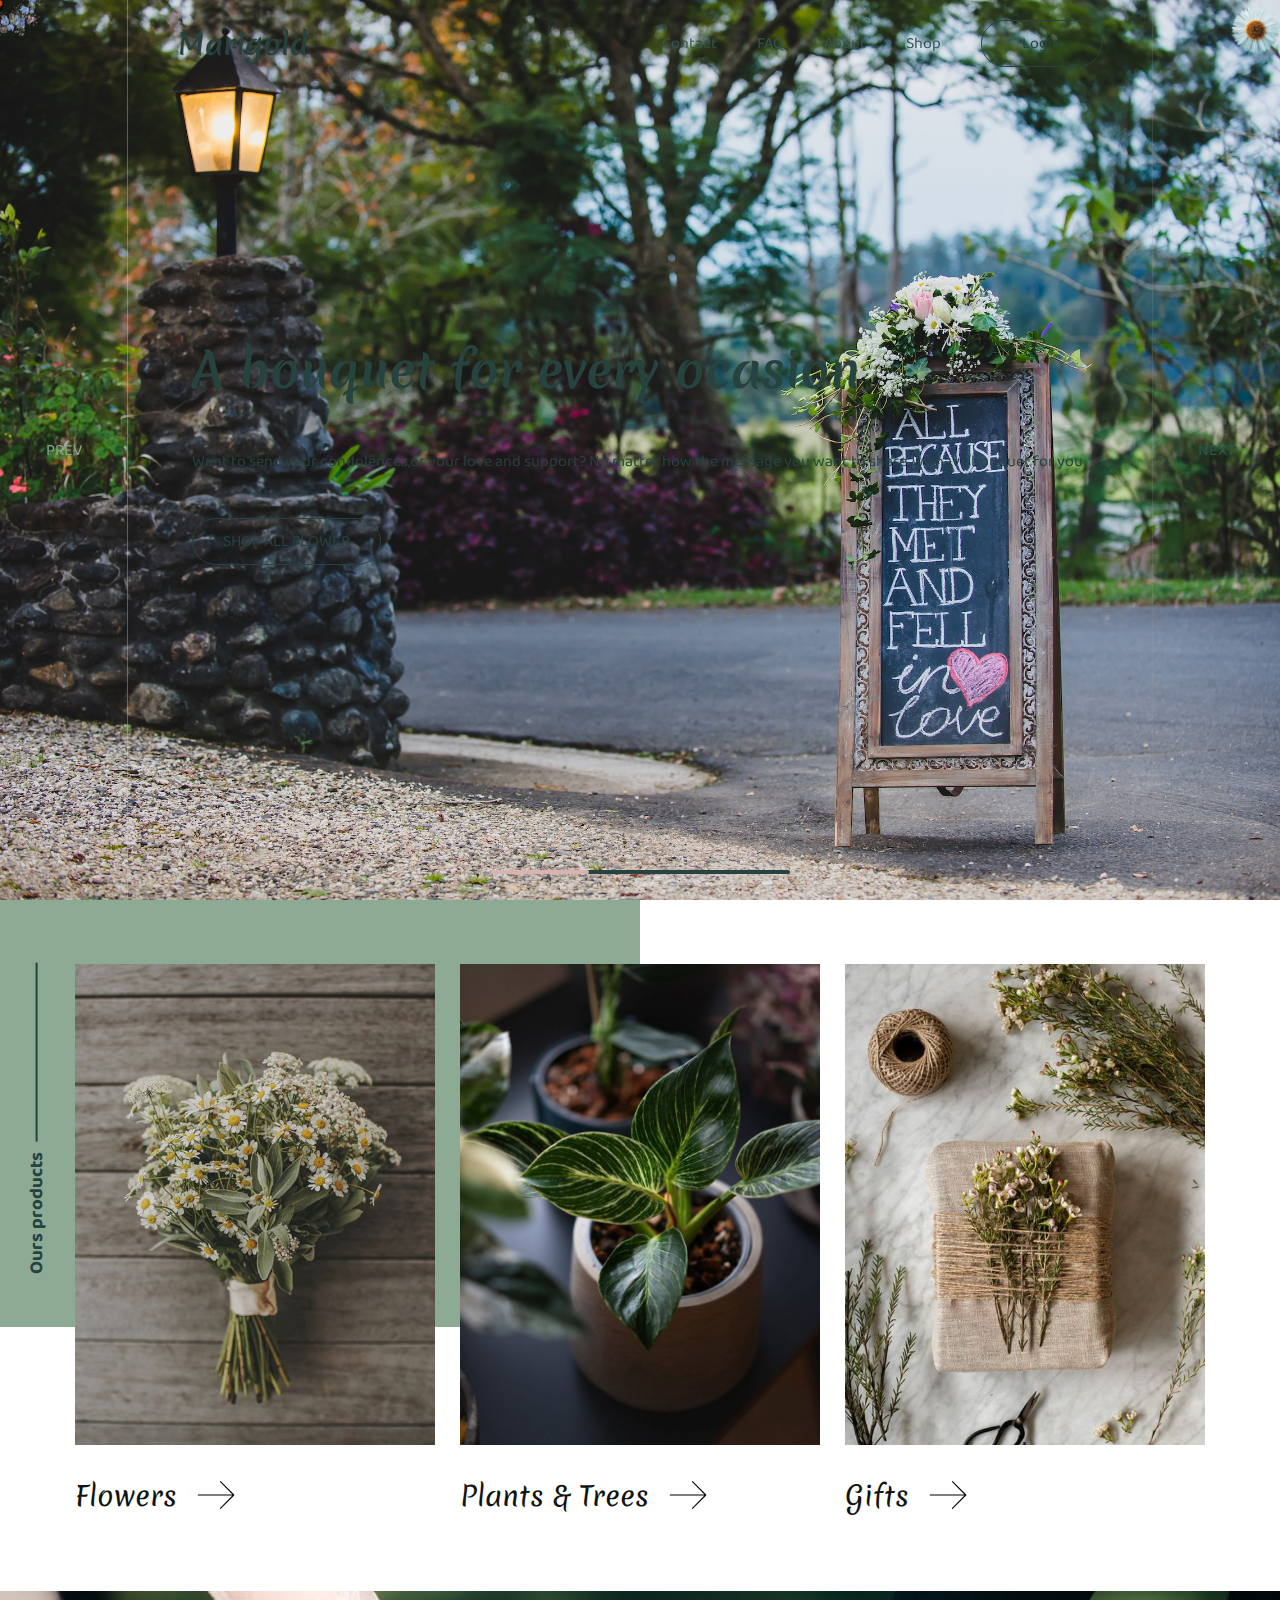
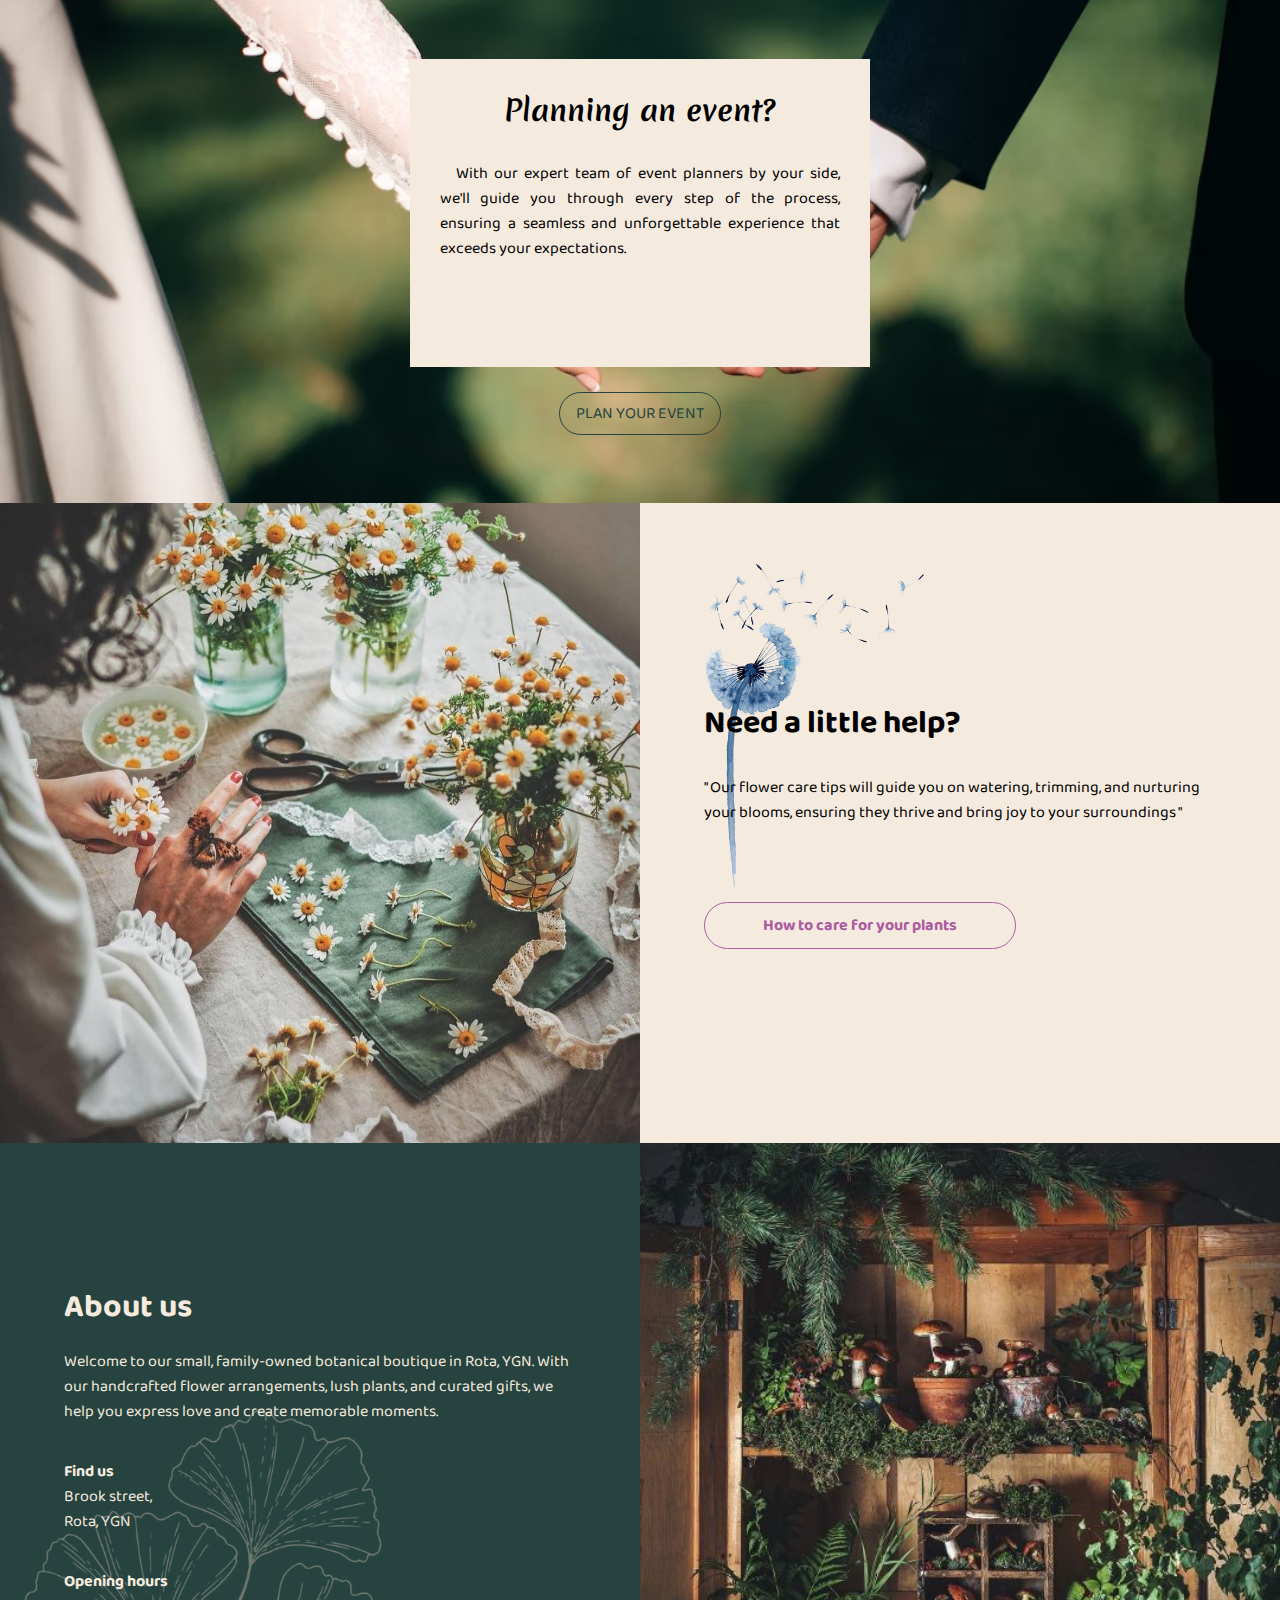
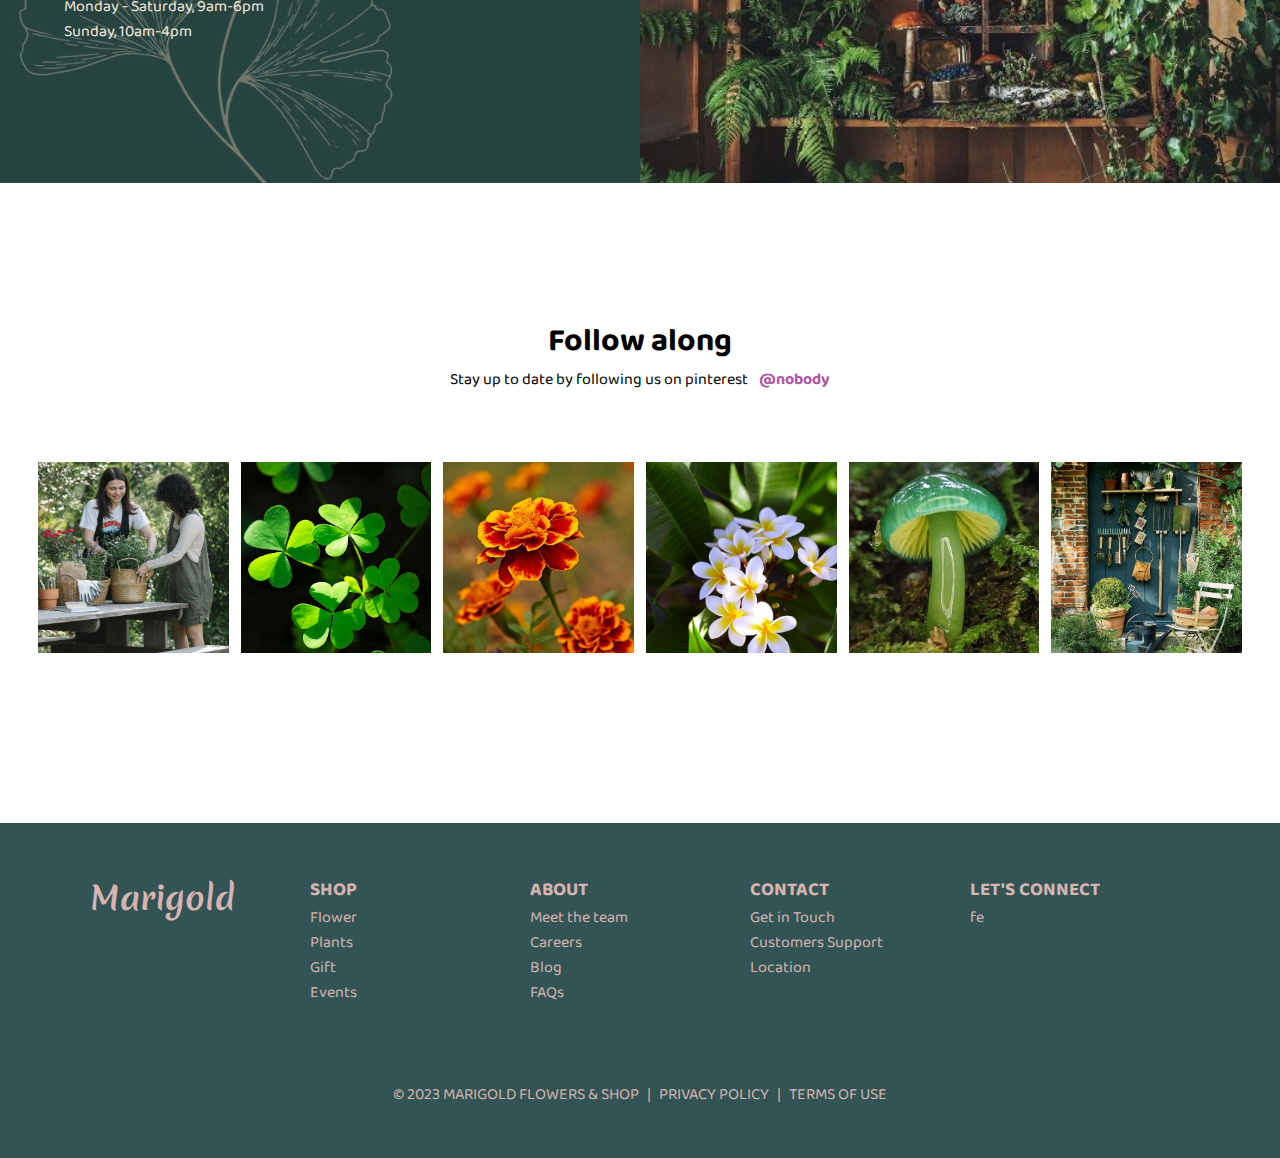
==== commit 08ddad75: "Update index.html" ====
--- a/index.html
+++ b/index.html
@@ -78,20 +78,20 @@
         </div>
         <div class="text">
 
-          <h1>Are you ready to embark on a remarkable event planning journey?
-            <span>Look no further, because we are here to turn your vision into a reality.
-            </span><br>
-            <a href="#">PLAN A EVENT </a>
+          <h1>Are you ready to embark on a remarkable event planning journey?</h1>
+          <span>Look no further, because we are here to turn your vision into a reality.
+          </span><br>
+          <a href="#">PLAN A EVENT </a>
 
         </div>
 
       </ul>
       <ul data-slides>
         <li class="slide" data-active>
-          <img src="./image/slideimage1.jpg" alt="" />
+          <img src="./image/slideimage2.jpg" alt="" />
         </li>
         <li class="slide">
-          <img src="./image/slideimage2.jpg" alt="" />
+          <img src="./image/slideimage1.jpg" alt="" />
 
         </li>
         <li class="slide">
--- a/css/index.css
+++ b/css/index.css
@@ -6,7 +6,7 @@
     box-sizing: border-box;
     text-decoration: none;
     scroll-behavior: smooth;
-    text-decoration: none;
+
     list-style: none;
     outline: none;
     font-family: var(--font-1), 'Roboto';
@@ -71,7 +71,7 @@
     display: block;
     pointer-events: none;
     width: 100%;
-    height: 1/1;
+    aspect-ratio: 1/1;
     object-fit: cover;
     object-position: center;
 
@@ -150,7 +150,6 @@
 
 /* nav-bar */
 .nav-bar {
-
     width: 80%;
     z-index: 6;
     margin: auto;
@@ -211,7 +210,7 @@
 /* carousel */
 .carousel {
     width: 100%;
-    aspect-ratio: 16/7.9;
+    height: 100vh;
     position: relative;
     cursor: none;
 }
@@ -847,6 +846,7 @@
     .cursor2 {
         width: 50px;
         transform: translate(-50%, -45%);
+
     }
 
     /* cursor */
@@ -889,6 +889,14 @@
 }
 
 @media(max-width:800px) {
+    .carousel {
+        width: 100%;
+        height: auto;
+        aspect-ratio: 16/9;
+        position: relative;
+        cursor: none;
+    }
+
     .event div:nth-child(3) a {
         width: 80%;
         margin-top: 5%;
@@ -992,7 +1000,6 @@
 
     /* flower scroller */
     .nav-bar {
-
         width: 100%;
         padding: 10px 30px;
     }
@@ -1048,9 +1055,15 @@
 
     }
 
+    /* /product */
+    .product-card a {
+        font-size: 1rem;
+
+    }
+
     /* footer */
     footer {
-        grid-template-columns: auto auto auto auto;
+        grid-template-columns: 24% 24% 24% auto;
 
     }
 
@@ -1065,9 +1078,68 @@
         margin-top: 7%;
         grid-column: 1/5;
     }
+
+    /* event */
+    .event {
+        display: grid;
+        width: 100%;
+        height: 100%;
+
+    }
+
+    .event div:nth-child(2) {
+        aspect-ratio: 1/1;
+        grid-area: 2 / 1 / 3 / 3;
+    }
+
+    .event div:nth-child(3) {
+        grid-column-start: span 2;
+        aspect-ratio: 2/1;
+        font-size: 0.9rem;
+        padding: 5%;
+    }
+
+
+
+    .event div:nth-child(3) a {
+        margin-top: 20px;
+        padding: 5px;
+        width: 200px;
+        color: var(--color--6);
+        font-size: 0.9rem;
+
+    }
+
+    .event div:nth-child(3) h1,
+    .event div:nth-child(4) h1 {
+        font-size: 1.1rem;
+    }
+
+    .event div:nth-child(4) {
+
+        grid-column-start: span 2;
+        aspect-ratio: 2/1;
+    }
+
+    .event div:nth-child(4)>* {
+        font-size: 0.8rem;
+    }
+
+    .event div:nth-child(5) {
+        grid-area: 4 / 1 / 5 / 3;
+        aspect-ratio: 1/1;
+    }
 }
 
 @media (max-width:600px) {
+    .cursor1 {
+        width: 20px;
+
+    }
+
+    .cursor2 {
+        opacity: 0;
+    }
 
     .product {
         width: 100%;
@@ -1086,7 +1158,7 @@
 
     .product-text span {
 
-        margin: px 0;
+        margin: 0px 0;
 
     }
 
@@ -1126,7 +1198,7 @@
         height: 100%;
         justify-content: right;
         gap: 8%;
-        padding: 5%;
+        padding: 0 3%;
         z-index: 0;
         background: linear-gradient(to left, transparent 50%, var(--color--3) 50%) right;
         background-size: 200% 100%;
@@ -1164,6 +1236,7 @@
         cursor: none;
     }
 
+
 }
 
 @media (max-width:500px) {
@@ -1212,6 +1285,18 @@
     .carousel .next {
         border: none;
         font-size: 0.8rem;
+    }
+
+    .event div:nth-child(4),
+    .event div:nth-child(3) {
+
+
+        aspect-ratio: 1/1;
+    }
+
+    .event div:nth-child(4) {
+        padding: 2% 5%;
+
     }
 
     /* footer */
@@ -1219,7 +1304,7 @@
         display: flex;
         flex-direction: column;
         justify-content: center;
-        align-items: left;
+        text-align: left;
         padding: 20px 20px;
     }
 
@@ -1244,6 +1329,14 @@
 @media (max-width:400px) {
 
     /* navbar */
+    .toggle {
+
+        width: 16px;
+
+        height: 16px;
+
+    }
+
     .nav-bar-helper {
         align-self: center;
         padding: 4%;
@@ -1323,6 +1416,7 @@
     .product-card {
         grid-template-columns: 40% 40%;
 
+
     }
 
     .product-card img {
@@ -1427,7 +1521,7 @@
     }
 
     .carousel {
-        aspect-ratio: 16/13.5;
+        aspect-ratio: 16/14;
     }
 
     .text-box h1 {
@@ -1439,6 +1533,14 @@
         padding: 2px 10px;
         font-size: 0.7rem;
     }
+
+    /* event */
+    .event div:nth-child(4),
+    .event div:nth-child(3) {
+
+
+        aspect-ratio: 8/10;
+    }
 }
 
 @media (max-width:250px) {
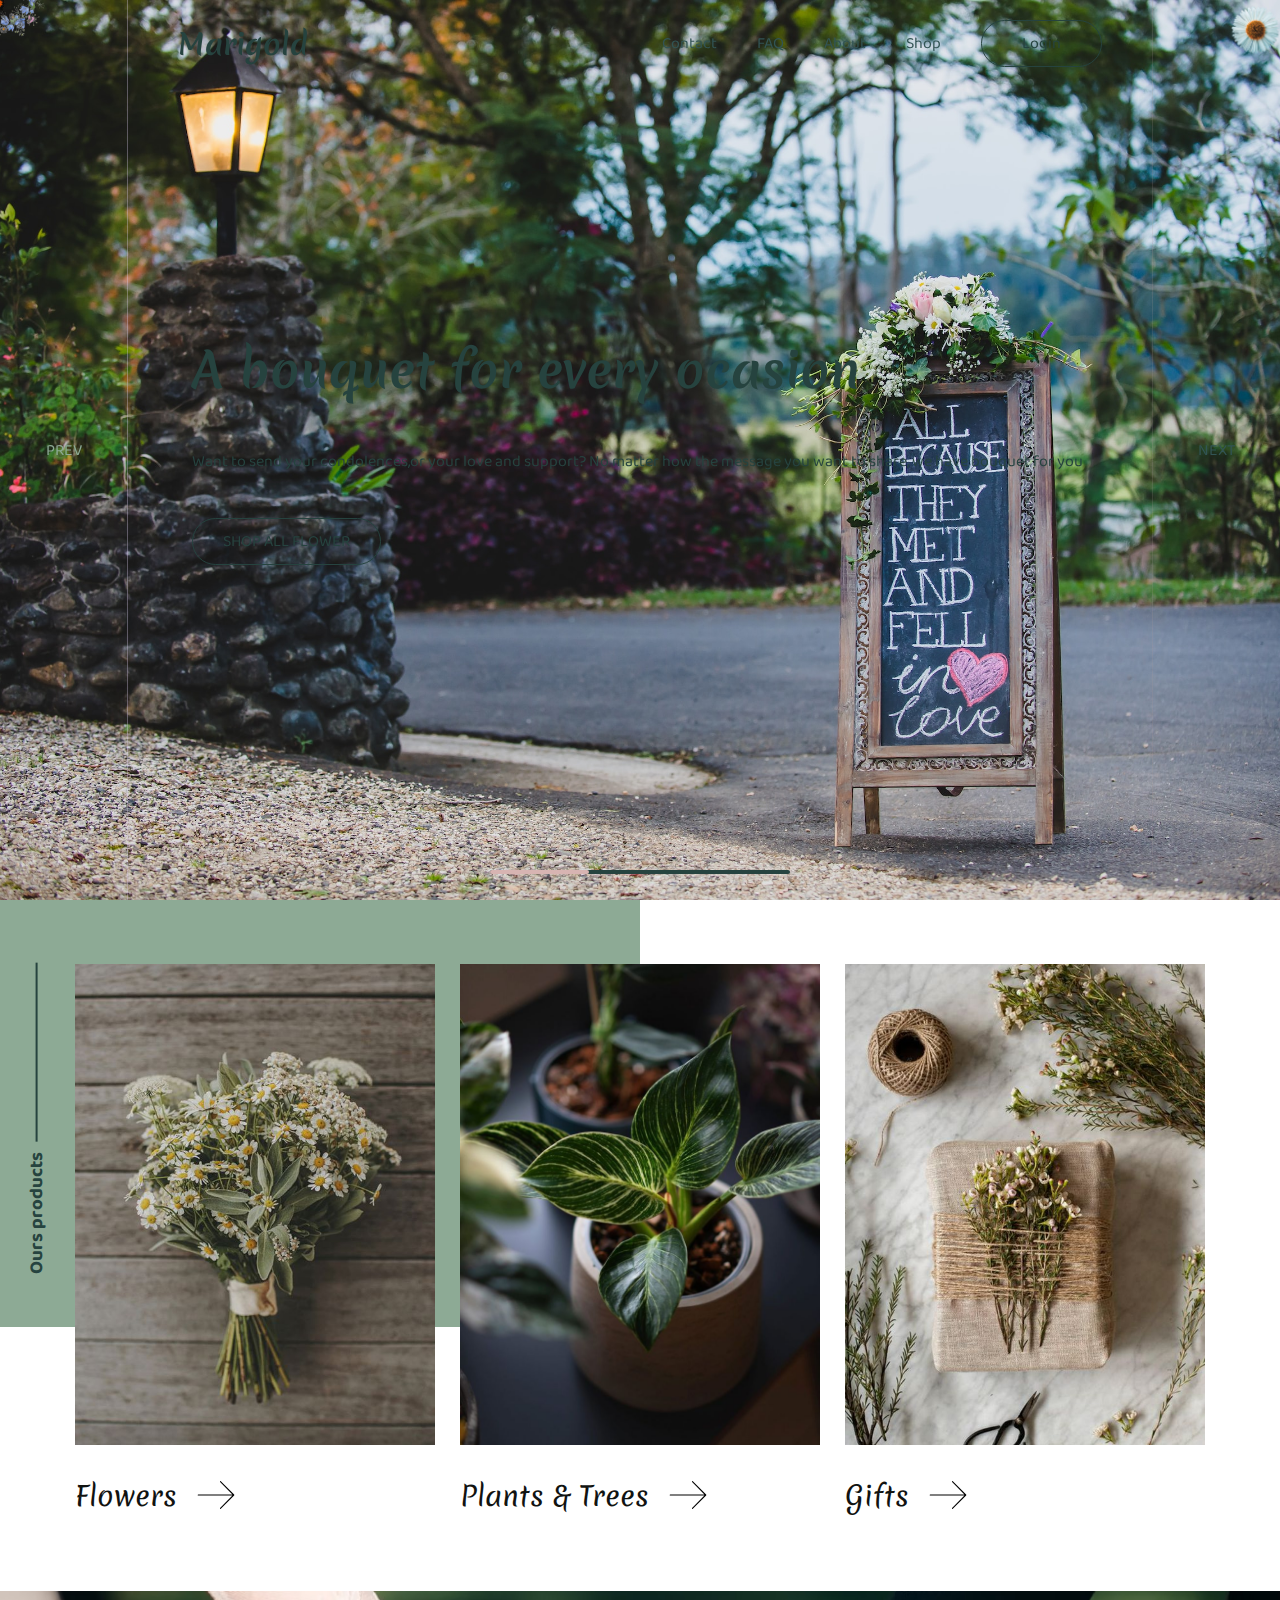
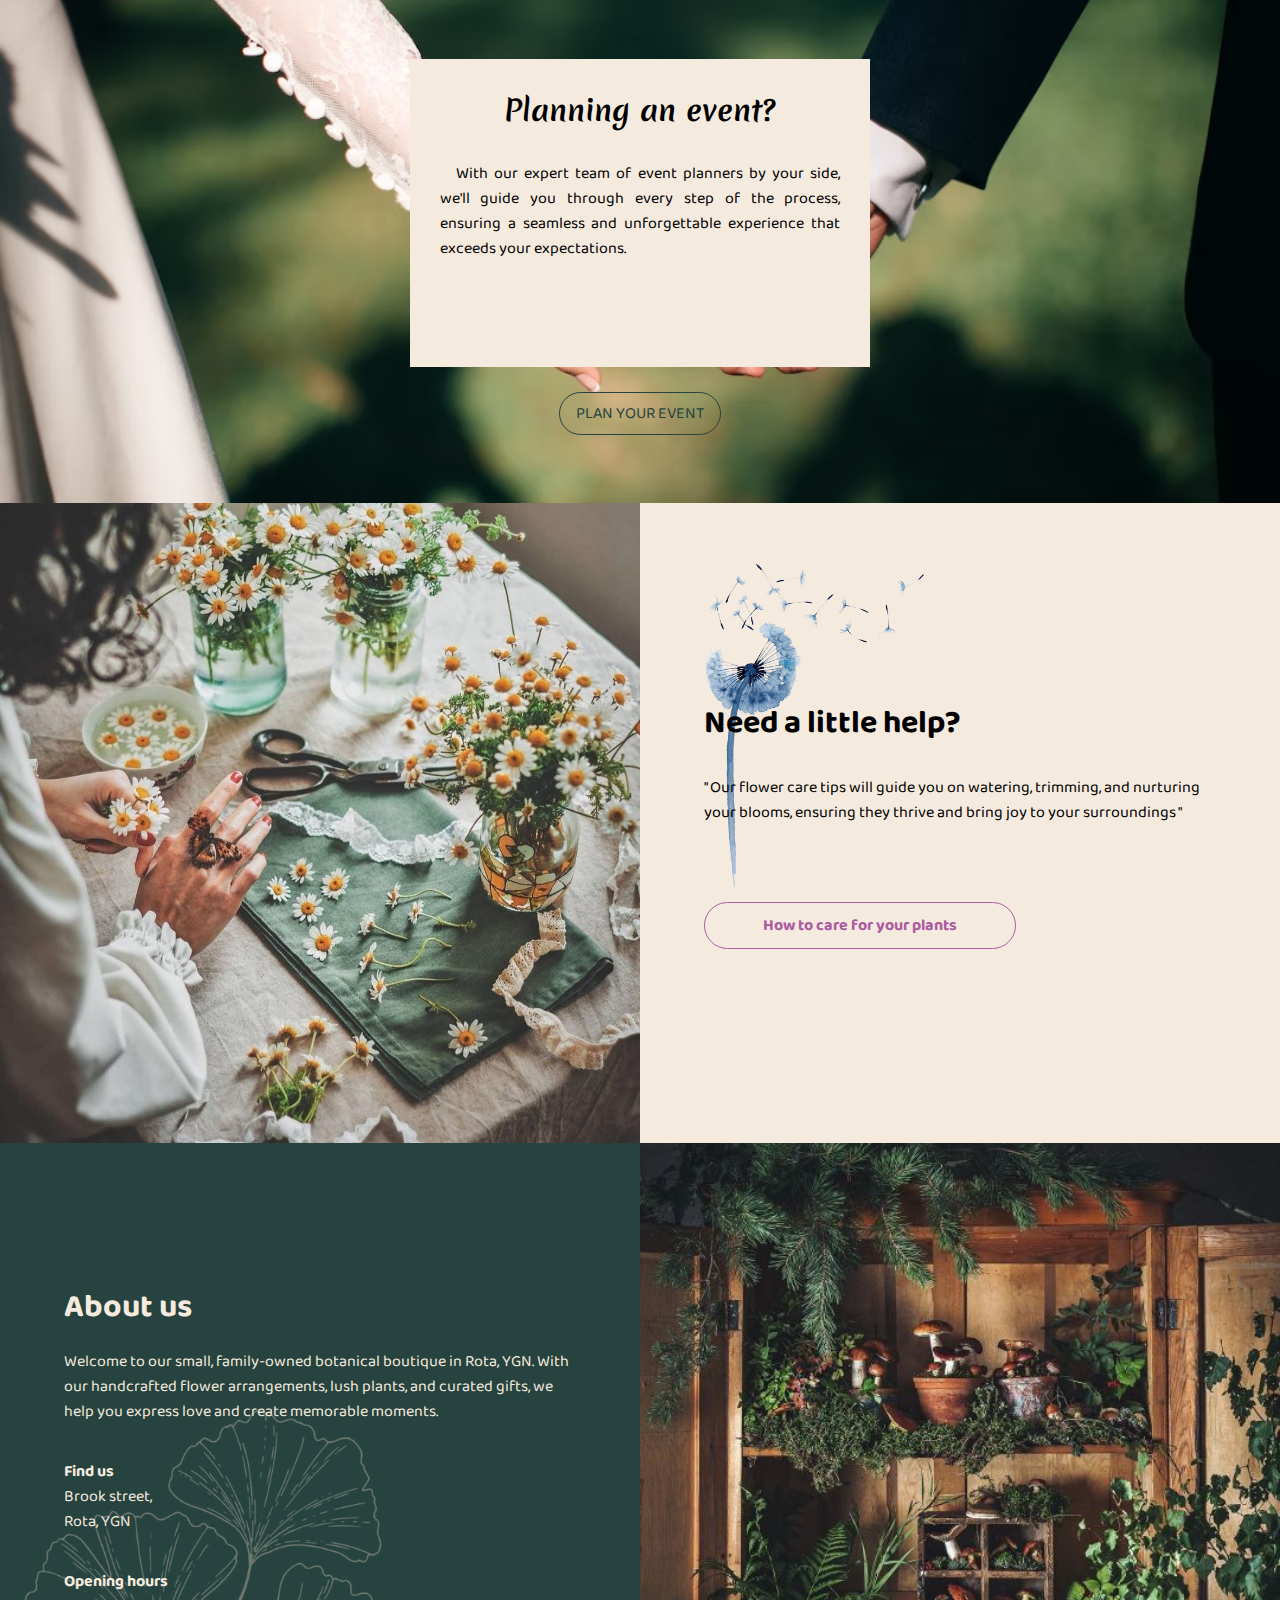
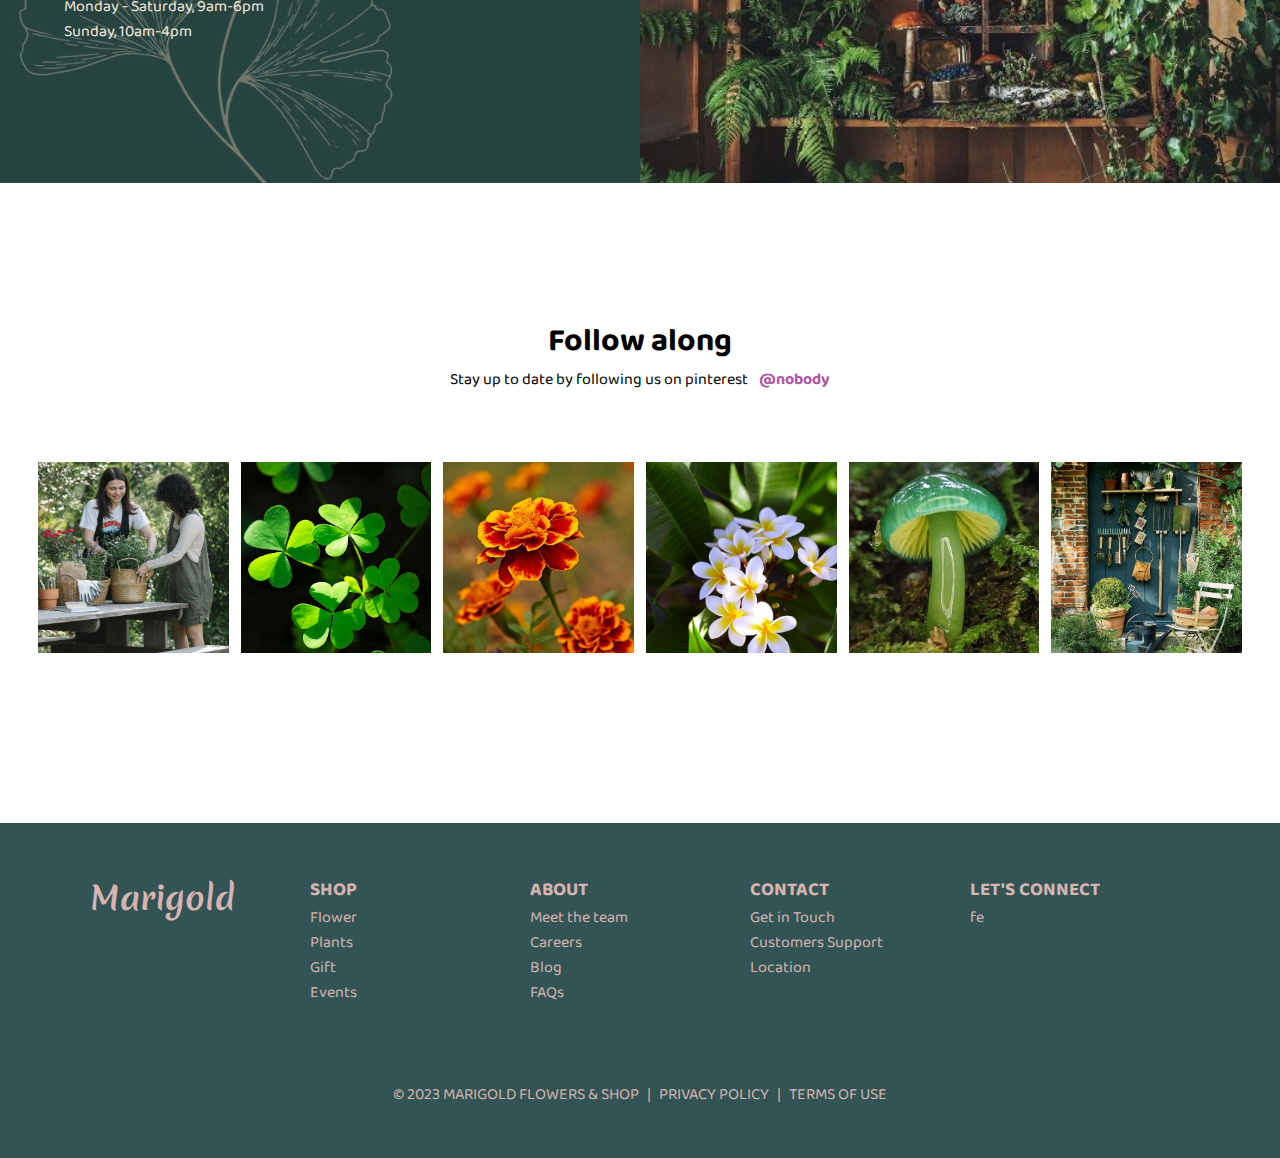
==== commit 47f4e4b4: "new" ====
--- a/index.html
+++ b/index.html
@@ -6,6 +6,7 @@
   <meta name="viewport" content="width=device-width, initial-scale=1.0" />
   <title>Document</title>
   <link rel="stylesheet" href="./css/index.css" />
+
 </head>
 
 <body>
--- a/css/index.css
+++ b/css/index.css
@@ -115,6 +115,7 @@
     width: 30px;
     aspect-ratio: 1/1;
     position: fixed;
+
     z-index: 6;
     transform: translate(-50%, -50%);
     transform-origin: center;
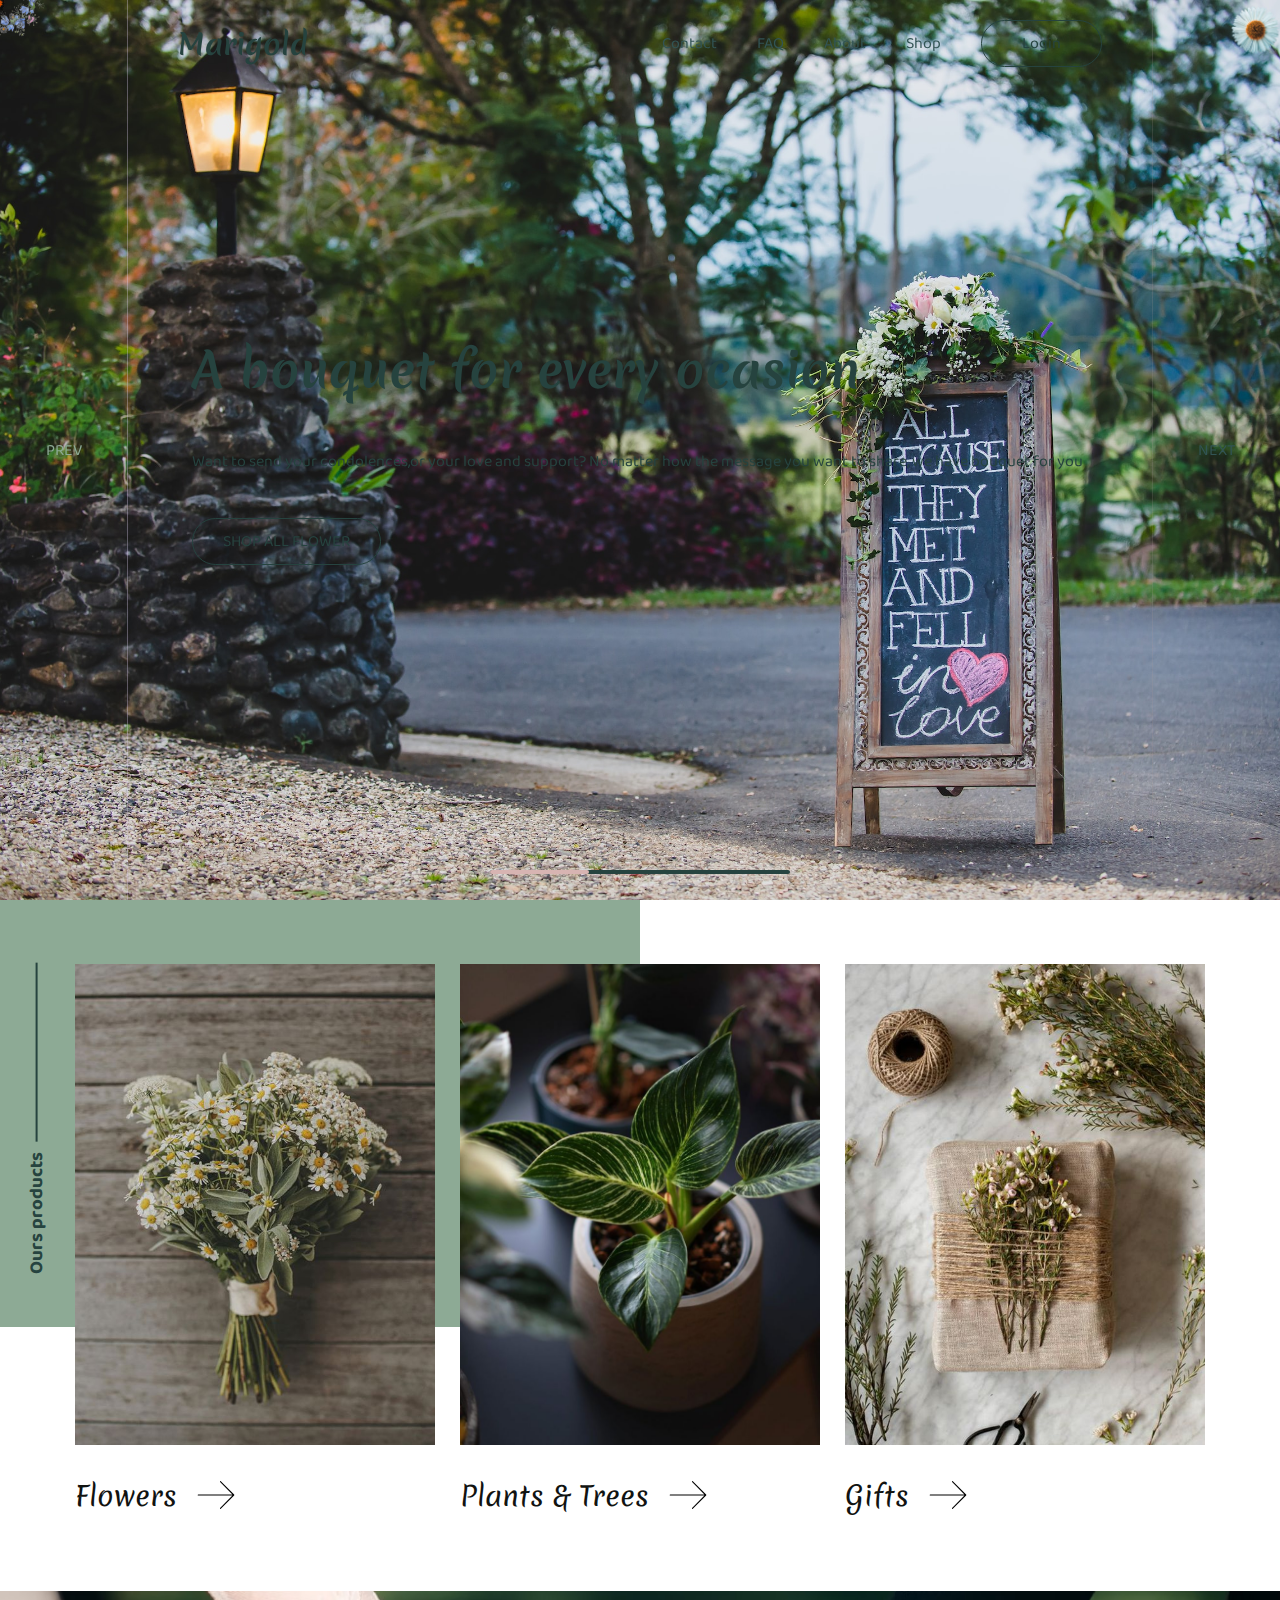
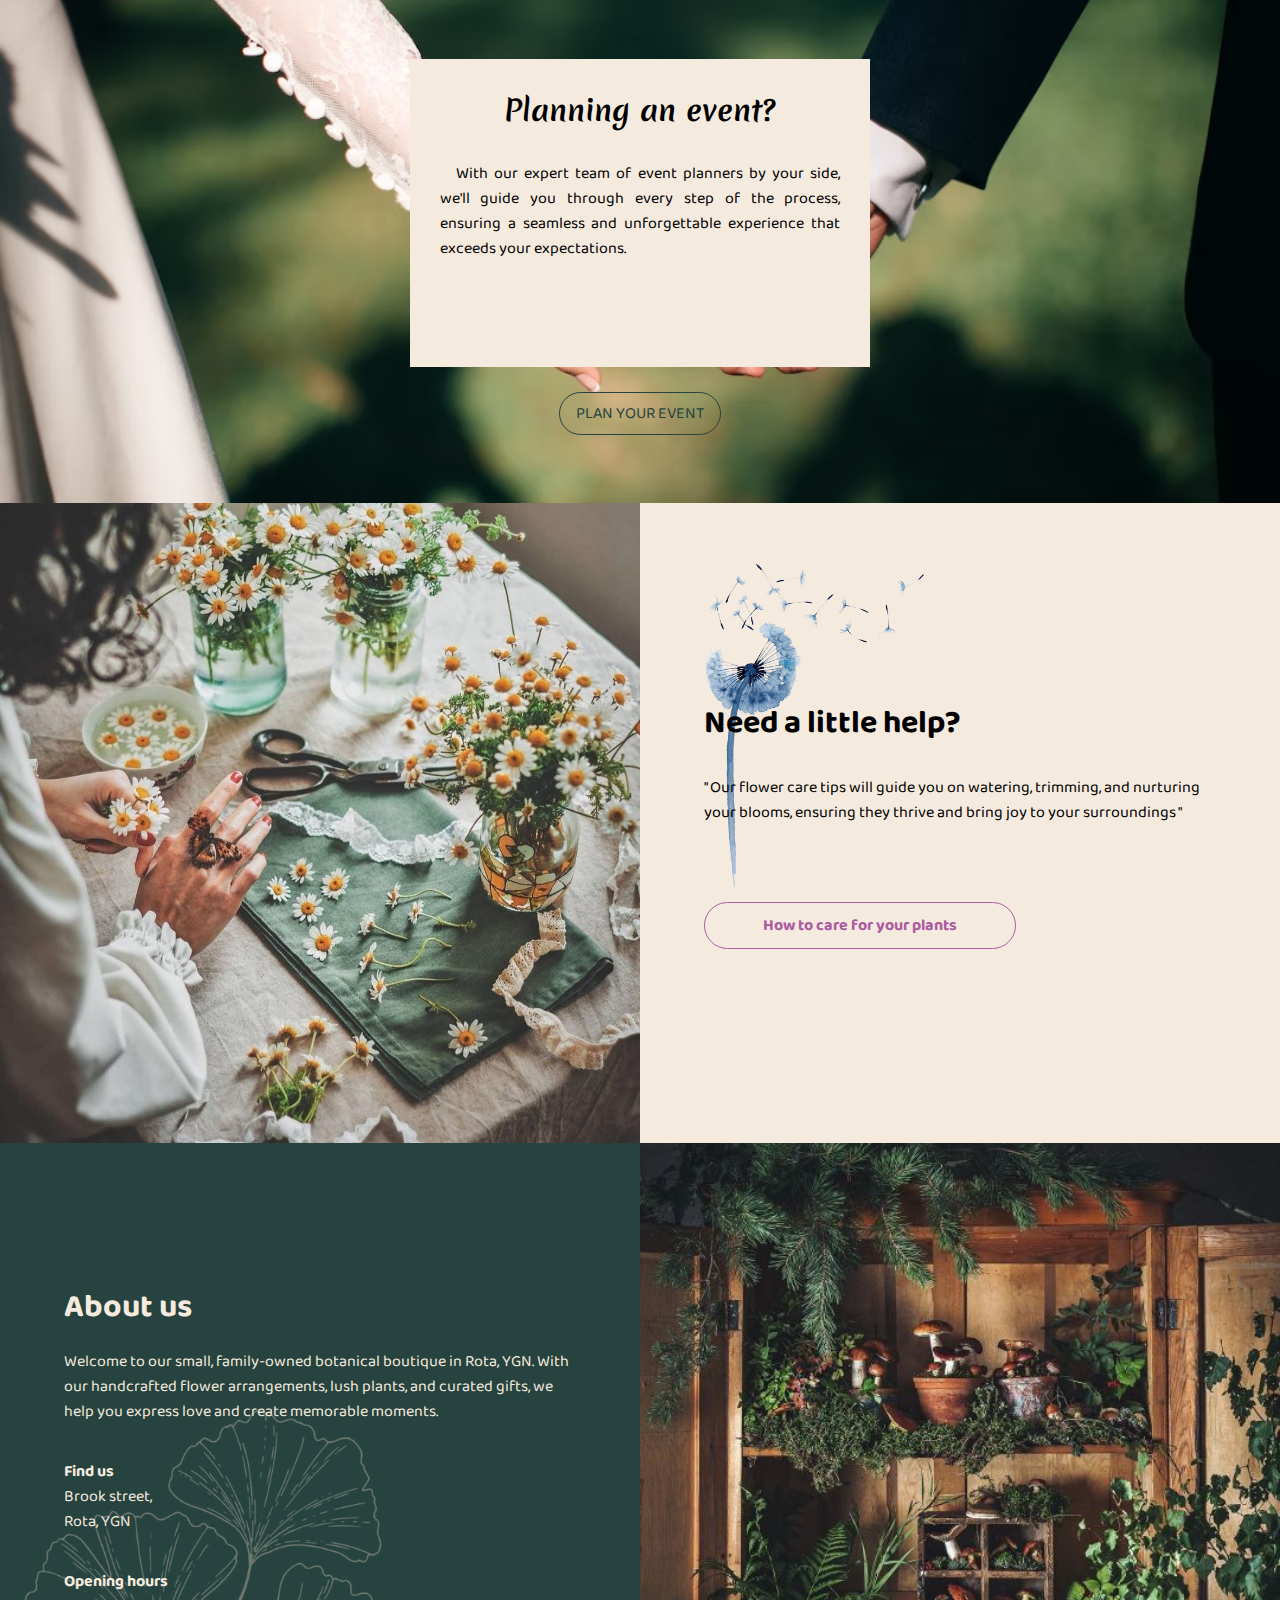
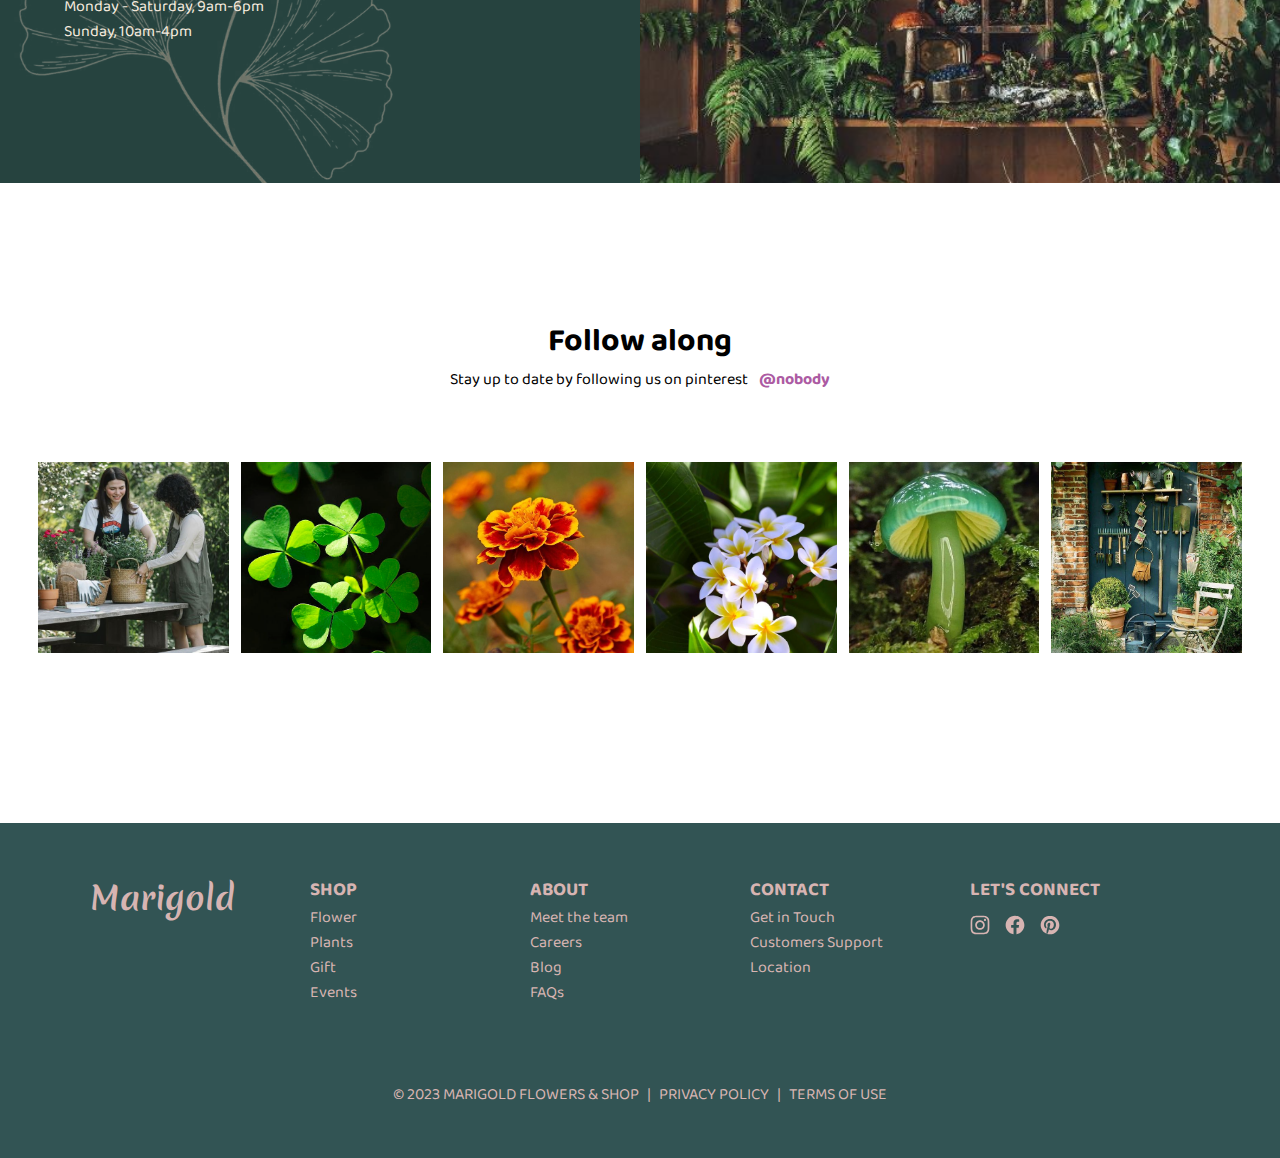
==== commit 02a7c395: "ljlk" ====
--- a/index.html
+++ b/index.html
@@ -4,9 +4,10 @@
 <head>
   <meta charset="UTF-8" />
   <meta name="viewport" content="width=device-width, initial-scale=1.0" />
-  <title>Document</title>
+  <link rel="icon" href="/image/titleIcon.png" type="image/x-icon" />
+  <title>Marigold</title>
   <link rel="stylesheet" href="./css/index.css" />
-
+  <script src="./js/index.js" defer></script>
 </head>
 
 <body>
@@ -250,13 +251,44 @@
       </div>
       <div class="footer-connect">
         <h3 onclick="footer('connect')">LET'S CONNECT</h3>
-        <div><span>fe</span></div>
+        <div class="social-icon">
+          <svg fill="#000000" viewBox="0 0 32 32" version="1.1" xmlns="http://www.w3.org/2000/svg">
+            <g id="SVGRepo_bgCarrier" stroke-width="0"></g>
+            <g id="SVGRepo_tracerCarrier" stroke-linecap="round" stroke-linejoin="round"></g>
+            <g id="SVGRepo_iconCarrier">
+              <title>instagram</title>
+              <path
+                d="M25.805 7.996c0 0 0 0.001 0 0.001 0 0.994-0.806 1.799-1.799 1.799s-1.799-0.806-1.799-1.799c0-0.994 0.806-1.799 1.799-1.799v0c0.993 0.001 1.798 0.805 1.799 1.798v0zM16 20.999c-2.761 0-4.999-2.238-4.999-4.999s2.238-4.999 4.999-4.999c2.761 0 4.999 2.238 4.999 4.999v0c0 0 0 0.001 0 0.001 0 2.76-2.237 4.997-4.997 4.997-0 0-0.001 0-0.001 0h0zM16 8.3c0 0 0 0-0 0-4.253 0-7.7 3.448-7.7 7.7s3.448 7.7 7.7 7.7c4.253 0 7.7-3.448 7.7-7.7v0c0-0 0-0 0-0.001 0-4.252-3.447-7.7-7.7-7.7-0 0-0 0-0.001 0h0zM16 3.704c4.003 0 4.48 0.020 6.061 0.089 1.003 0.012 1.957 0.202 2.84 0.538l-0.057-0.019c1.314 0.512 2.334 1.532 2.835 2.812l0.012 0.034c0.316 0.826 0.504 1.781 0.516 2.778l0 0.005c0.071 1.582 0.087 2.057 0.087 6.061s-0.019 4.48-0.092 6.061c-0.019 1.004-0.21 1.958-0.545 2.841l0.019-0.058c-0.258 0.676-0.64 1.252-1.123 1.726l-0.001 0.001c-0.473 0.484-1.049 0.866-1.692 1.109l-0.032 0.011c-0.829 0.316-1.787 0.504-2.788 0.516l-0.005 0c-1.592 0.071-2.061 0.087-6.072 0.087-4.013 0-4.481-0.019-6.072-0.092-1.008-0.019-1.966-0.21-2.853-0.545l0.059 0.019c-0.676-0.254-1.252-0.637-1.722-1.122l-0.001-0.001c-0.489-0.47-0.873-1.047-1.114-1.693l-0.010-0.031c-0.315-0.828-0.506-1.785-0.525-2.785l-0-0.008c-0.056-1.575-0.076-2.061-0.076-6.053 0-3.994 0.020-4.481 0.076-6.075 0.019-1.007 0.209-1.964 0.544-2.85l-0.019 0.059c0.247-0.679 0.632-1.257 1.123-1.724l0.002-0.002c0.468-0.492 1.045-0.875 1.692-1.112l0.031-0.010c0.823-0.318 1.774-0.509 2.768-0.526l0.007-0c1.593-0.056 2.062-0.075 6.072-0.075zM16 1.004c-4.074 0-4.582 0.019-6.182 0.090-1.315 0.028-2.562 0.282-3.716 0.723l0.076-0.025c-1.040 0.397-1.926 0.986-2.656 1.728l-0.001 0.001c-0.745 0.73-1.333 1.617-1.713 2.607l-0.017 0.050c-0.416 1.078-0.67 2.326-0.697 3.628l-0 0.012c-0.075 1.6-0.090 2.108-0.090 6.182s0.019 4.582 0.090 6.182c0.028 1.315 0.282 2.562 0.723 3.716l-0.025-0.076c0.796 2.021 2.365 3.59 4.334 4.368l0.052 0.018c1.078 0.415 2.326 0.669 3.628 0.697l0.012 0c1.6 0.075 2.108 0.090 6.182 0.090s4.582-0.019 6.182-0.090c1.315-0.029 2.562-0.282 3.716-0.723l-0.076 0.026c2.021-0.796 3.59-2.365 4.368-4.334l0.018-0.052c0.416-1.078 0.669-2.326 0.697-3.628l0-0.012c0.075-1.6 0.090-2.108 0.090-6.182s-0.019-4.582-0.090-6.182c-0.029-1.315-0.282-2.562-0.723-3.716l0.026 0.076c-0.398-1.040-0.986-1.926-1.729-2.656l-0.001-0.001c-0.73-0.745-1.617-1.333-2.607-1.713l-0.050-0.017c-1.078-0.416-2.326-0.67-3.628-0.697l-0.012-0c-1.6-0.075-2.108-0.090-6.182-0.090z">
+              </path>
+            </g>
+          </svg>
+          <svg fill="#000000" viewBox="0 0 32 32" version="1.1" xmlns="http://www.w3.org/2000/svg">
+            <g id="SVGRepo_bgCarrier" stroke-width="0"></g>
+            <g id="SVGRepo_tracerCarrier" stroke-linecap="round" stroke-linejoin="round"></g>
+            <g id="SVGRepo_iconCarrier">
+              <title>facebook</title>
+              <path
+                d="M30.996 16.091c-0.001-8.281-6.714-14.994-14.996-14.994s-14.996 6.714-14.996 14.996c0 7.455 5.44 13.639 12.566 14.8l0.086 0.012v-10.478h-3.808v-4.336h3.808v-3.302c-0.019-0.167-0.029-0.361-0.029-0.557 0-2.923 2.37-5.293 5.293-5.293 0.141 0 0.281 0.006 0.42 0.016l-0.018-0.001c1.199 0.017 2.359 0.123 3.491 0.312l-0.134-0.019v3.69h-1.892c-0.086-0.012-0.185-0.019-0.285-0.019-1.197 0-2.168 0.97-2.168 2.168 0 0.068 0.003 0.135 0.009 0.202l-0.001-0.009v2.812h4.159l-0.665 4.336h-3.494v10.478c7.213-1.174 12.653-7.359 12.654-14.814v-0z">
+              </path>
+            </g>
+          </svg>
+          <svg fill="#000000" viewBox="0 0 32 32" version="1.1" xmlns="http://www.w3.org/2000/svg">
+            <g id="SVGRepo_bgCarrier" stroke-width="0"></g>
+            <g id="SVGRepo_tracerCarrier" stroke-linecap="round" stroke-linejoin="round"></g>
+            <g id="SVGRepo_iconCarrier">
+              <title>pinterest</title>
+              <path
+                d="M16.021 1.004c-0 0-0.001 0-0.002 0-8.273 0-14.979 6.706-14.979 14.979 0 6.308 3.899 11.705 9.419 13.913l0.101 0.036c-0.087-0.595-0.137-1.281-0.137-1.979 0-0.819 0.068-1.622 0.2-2.403l-0.012 0.084c0.274-1.171 1.757-7.444 1.757-7.444-0.284-0.636-0.449-1.379-0.449-2.16 0-0.023 0-0.046 0-0.069l-0 0.004c0-2.078 1.208-3.638 2.709-3.638 0.008-0 0.018-0 0.028-0 1.040 0 1.883 0.843 1.883 1.883 0 0.080-0.005 0.159-0.015 0.236l0.001-0.009c-0.307 1.903-0.738 3.583-1.304 5.199l0.064-0.21c-0.042 0.161-0.067 0.345-0.067 0.535 0 1.2 0.973 2.173 2.173 2.173 0.039 0 0.078-0.001 0.117-0.003l-0.005 0c2.659 0 4.709-2.805 4.709-6.857 0.002-0.054 0.003-0.118 0.003-0.182 0-3.265-2.647-5.913-5.913-5.913-0.123 0-0.244 0.004-0.365 0.011l0.017-0.001c-0.083-0.004-0.18-0.006-0.277-0.006-3.58 0-6.482 2.902-6.482 6.482 0 0.007 0 0.014 0 0.022v-0.001c0 0 0 0.001 0 0.001 0 1.287 0.417 2.476 1.122 3.441l-0.011-0.016c0.076 0.081 0.122 0.191 0.122 0.311 0 0.043-0.006 0.084-0.017 0.123l0.001-0.003c-0.112 0.469-0.366 1.498-0.417 1.703-0.066 0.281-0.215 0.339-0.501 0.206-1.843-1.214-3.043-3.274-3.043-5.614 0-0.068 0.001-0.135 0.003-0.202l-0 0.010c0-4.719 3.434-9.062 9.897-9.062 0.132-0.007 0.287-0.011 0.442-0.011 4.811 0 8.72 3.862 8.795 8.655l0 0.007c0 5.167-3.258 9.325-7.789 9.325-0.039 0.001-0.086 0.002-0.132 0.002-1.366 0-2.573-0.677-3.306-1.713l-0.008-0.013-0.936 3.559c-0.488 1.499-1.123 2.8-1.91 3.992l0.038-0.061c1.325 0.425 2.85 0.671 4.432 0.671 8.274 0 14.981-6.707 14.981-14.981 0-8.272-6.705-14.978-14.977-14.981h-0z">
+              </path>
+            </g>
+          </svg>
+        </div>
       </div>
       <div class="copyright">© 2023 MARIGOLD FLOWERS & SHOP&ensp;|&ensp;PRIVACY POLICY&ensp;|&ensp;TERMS OF USE </div>
     </footer>
     <!-- footer end -->
   </div>
 </body>
-<script src="./js/index.js"></script>
+
 
 </html>--- a/css/index.css
+++ b/css/index.css
@@ -690,6 +690,30 @@
     grid-column: 1/6;
 }
 
+.social-icon {
+    display: flex;
+
+    margin-top: 10px;
+
+
+}
+
+.social-icon svg {
+
+    width: 20px;
+    height: 20px;
+    margin-right: 15px;
+    fill: var(--color--7);
+
+}
+
+.social-icon svg:hover {
+
+    cursor: pointer;
+    fill: var(--color--1);
+
+}
+
 .nav-bar-helper {
     display: flex;
     align-items: center;
@@ -698,6 +722,8 @@
 .nav-bar-menu input {
     display: none;
 }
+
+
 
 .toggle {
     position: relative;
@@ -887,6 +913,8 @@
         margin-top: 4%;
 
     }
+
+
 }
 
 @media(max-width:800px) {
